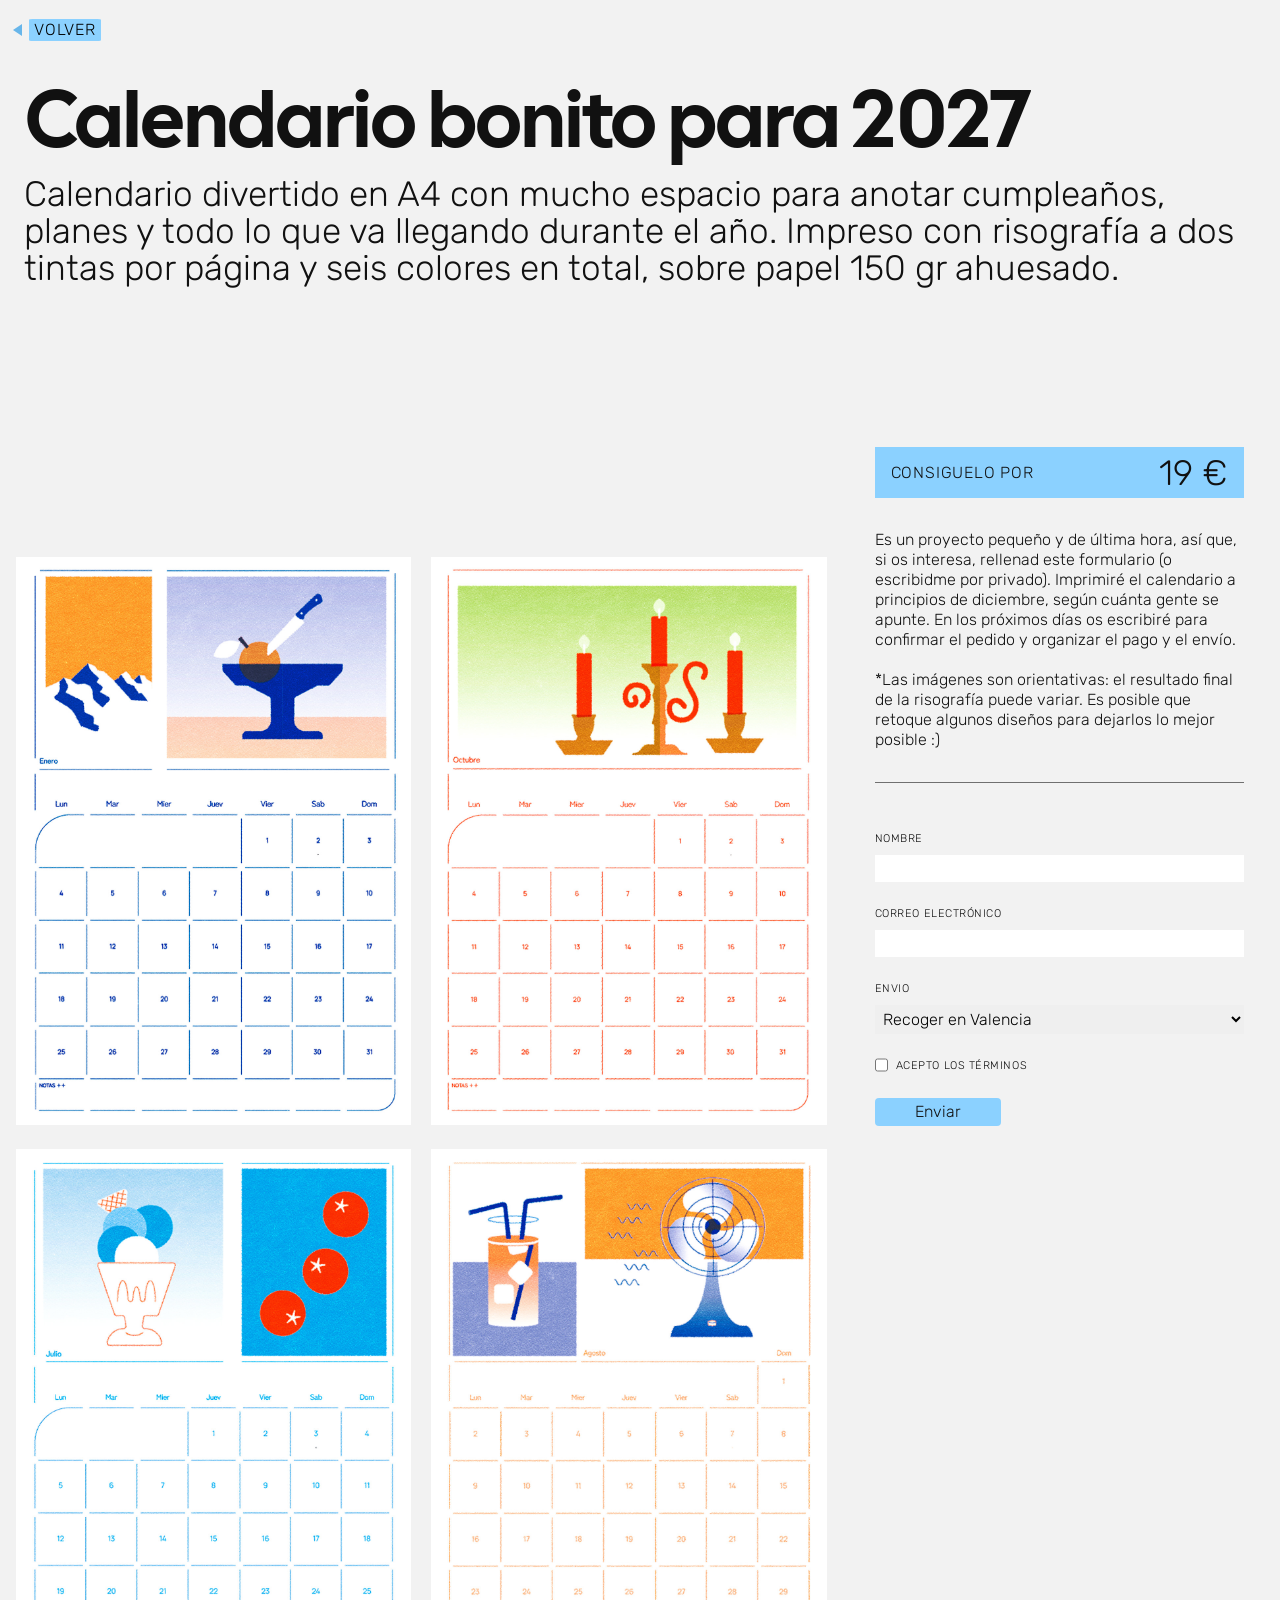
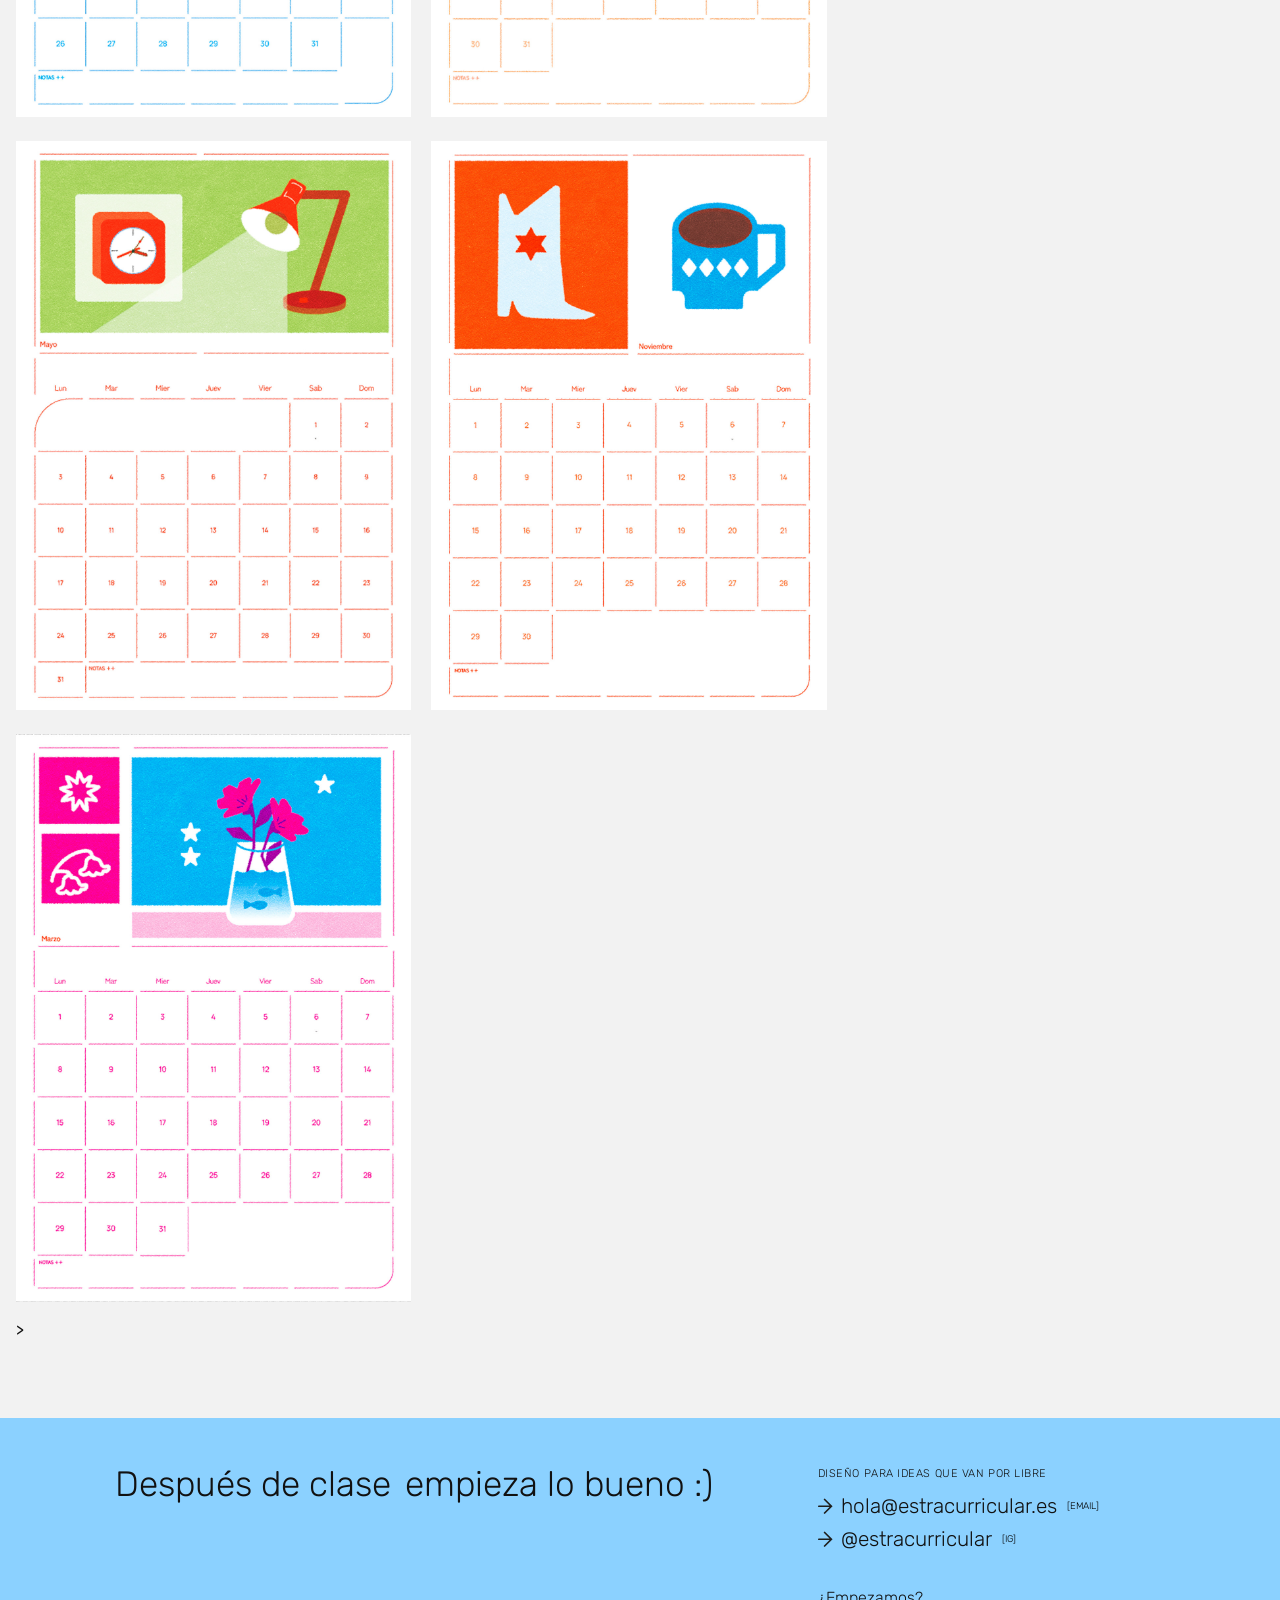
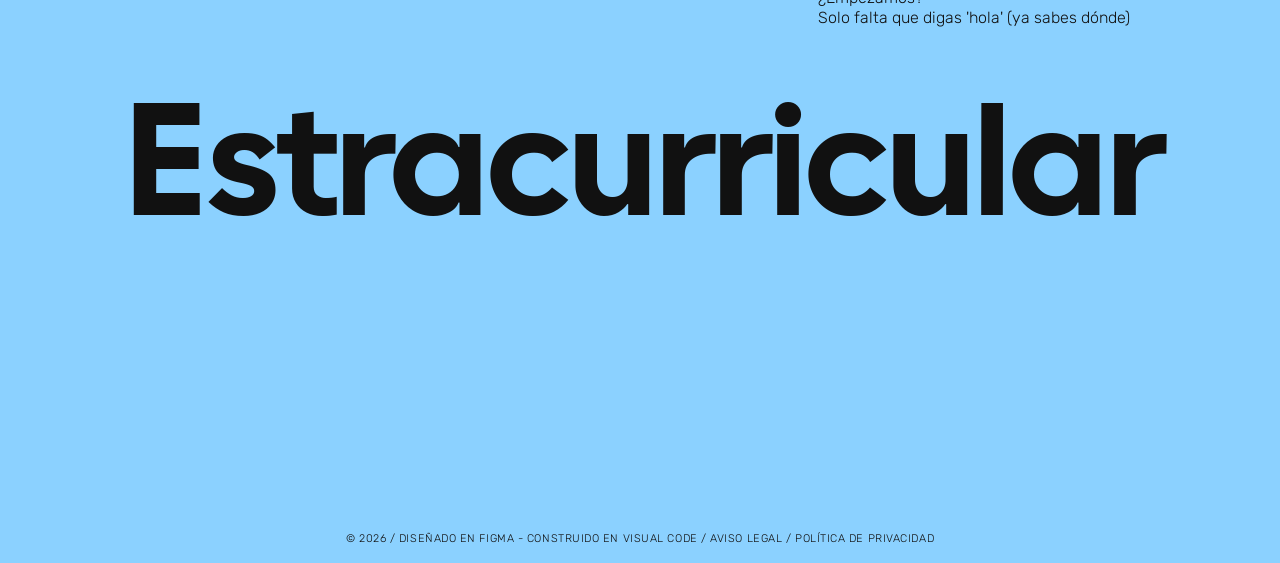
==== calendario2027.html @ 7c394889 "fix" ====
<!DOCTYPE html>
<html lang="es">
<head>
    <meta charset="UTF-8">
    <meta name="viewport" content="width=device-width, initial-scale=1.0">

    <title>Estracurricular Design</title>

    <link rel="icon" type="image/svg+xml" href="./assets/img/favicon.svg" />


    <!-- Google Fonts -->
    <link rel="preconnect" href="https://fonts.googleapis.com">
	  <link rel="preconnect" href="https://fonts.gstatic.com" crossorigin>
	  <link href="https://fonts.googleapis.com/css2?family=Rubik:ital,wght@0,300..900;1,300..900&display=swap" rel="stylesheet">
  	

    <link rel="stylesheet" href="css/style.css">
    <link rel="stylesheet" href="css/typography.css">
</head>

<body>
<aside class="botonback">
    <button onclick="history.back()"><span class="arrow"></span> <p class="text-heading-3">Volver</p></button>
</aside>
    <main>
    <div class="projectPage">
    
                <div class="bloqueTitulo">
                    <h1 class="text-display">Calendario bonito para 2027</h1>
                    <h2 class="text-heading-1">Calendario divertido en A4 con mucho espacio para anotar cumpleaños, planes y todo lo que va llegando durante el año. Impreso con risografía a dos tintas por página y seis colores en total, sobre papel 150 gr ahuesado.</h2>
                </div >
       
        <section class="bloque">

            <div class="bloquePhotos">
                <div class="images-row">
                <img src="./assets/img/calendario/Enero.jpg" alt="Imagen del calendario" />
                <img src="./assets/img/calendario/Octubre.jpg" alt="Imagen del calendario" />
                </div>
                <div class="images-row">
                <img src="./assets/img/calendario/Julio.jpg" alt="Imagen del calendario" />
                <img src="./assets/img/calendario/Agosto.jpg" alt="Imagen del calendario" />
                </div>
                <div class="images-row">
                <img src="./assets/img/calendario/Mayo.jpg" alt="Imagen del calendario" />
                <img src="./assets/img/calendario/Noviembre.jpg" alt="Imagen del calendario" />
                </div>
                <div class="images-row">
                <img src="./assets/img/calendario/Marzo.jpg" alt="Imagen del calendario" />
                <div></div>>
                </div>
            
            
            
            </div>
            
            <div class="projectPage-info" >

                <button class="botonVerMas" id="toggleInfo">
                <svg width="15" viewBox="0 0 22 23" fill="none" xmlns="http://www.w3.org/2000/svg"><g transform="rotate(-135 11 11.5)"> <path d="M1.25003 11.1222L19.4514 11.1358M9.70215 1.25L19.6016 11.1495L9.70215 21.049"stroke="#1E1E1C"stroke-width="2"stroke-miterlimit="10"stroke-linecap="round"/></g></svg>                  
                <p class="text-heading-3" style="color: black;">VER INFO</p>
                </button>

                <div class="bloqueTexto" id="infoPanel" style="height: 100vh; overflow-x: auto; padding-bottom: 40px;">
                    
                        
                        <div class="precio">
                            <p class="text-heading-3">Consiguelo por</p>
                            <p class="text-heading-1">19 €</p>
                        </div>
                            <p class="text-body">Es un proyecto pequeño y de última hora, así que, si os interesa, rellenad este formulario (o escribidme por privado). Imprimiré el calendario a principios de diciembre, según cuánta gente se apunte. En los próximos días os escribiré para confirmar el pedido y organizar el pago y el envío.

                            <br><br>*Las imágenes son orientativas: el resultado final de la risografía puede variar. Es posible que retoque algunos diseños para dejarlos lo mejor posible :)
                           
                            </p>
                    
                    

                    <div class="linea" style="margin-block: 32px"></div>


                    <form action="https://formsubmit.co/hola@estracurricular.es" method="POST" class="formulario">
                    <label for="nombre" class="text-label ">Nombre</label>
                    <input id="nombre" name="nombre" type="text" required />

                    <label for="correo" class="text-label ">Correo electrónico</label>
                    <input id="correo" name="correo" type="email" required />

                    <label for="pais" class="text-label">Envio</label>
                    <select id="pais" name="Recogida">
                        <option value="Valencia" class="text-body">Recoger en Valencia</option>
                        <option value="Murcia" class="text-body">Recoger en Murcia</option>
                        <option value="Correos" class="text-body">Envio por Correos (Precio por ver)</option>
                    </select>

                    <label class="text-label boton">
                        <input  type="checkbox" name="acepta" style=" transform: translateY(-1px);" required />
                        Acepto los términos
                    </label>
                      <input type="hidden" name="_next" value="https://estracurricular.es/gracias.html">
                    <button type="submit">Enviar</button>
                    </form>
                    
                </div>
            </div>
        </section>


        </div>
    </main>

<!-- START: Footer -->
<footer>
<section class="textoFooter">
<!-- Bloque 1 -->
  <span>
  <span class="claim"><h2 class="text-heading-1">Después de clase</h2></span>
  <span class="claim"><h2 class="text-heading-1 sticker">empieza lo bueno :)</h2></span>
  </span>
<!-- Bloque 3 -->
  <div>
    <h4 class="text-label">Diseño para ideas que van por libre</h4>
    <span>
      <svg width="15" viewBox="0 0 22 23" fill="none" xmlns="http://www.w3.org/2000/svg"><path d="M1.25003 11.1222L19.4514 11.1358M9.70215 1.25L19.6016 11.1495L9.70215 21.049" stroke="#1E1E1C" stroke-width="2.5" stroke-miterlimit="10" stroke-linecap="round"/></svg>
      hola@estracurricular.es<mark>[EMAIL]</mark>
    </span>
    <span>
      <svg width="15" viewBox="0 0 22 23" fill="none" xmlns="http://www.w3.org/2000/svg"><path d="M1.25003 11.1222L19.4514 11.1358M9.70215 1.25L19.6016 11.1495L9.70215 21.049" stroke="#1E1E1C" stroke-width="2.5" stroke-miterlimit="10" stroke-linecap="round"/></svg>
      @estracurricular <mark>[IG]</mark>
    </span>
    
    <p class="text-body" style="margin-top: 24px;">¿Empezamos?<br> Solo falta que digas 'hola' (ya sabes dónde)</p>
  </div>
</section>
<!-- Bloque NOMBRE -->
<section class="logoFooter">
  <span>Estracurricular</span>
</section>
  <p class="text-label" style=" text-align: center;">© 2026  / Diseñado en Figma - Construido en Visual Code / Aviso legal / Política de Privacidad</p>

</footer>
 <!-- END: Footer -->
  
 
<script src="./js/accordion.js"></script>
<script src="./js/data-project.js"></script>
<script src="./js/page-projects.js"></script>



</body>

</html>
---- css/style.css ----
:root {
    --azulClaro: #8BD1FF;
    --azulOcuro: #68b6ea;
    --verdeClaro: #9ADE9B;
    --verdeOscuro: #74c775;
    --grisFondo: #f2f2f2;
}


* {
    margin: 0;
    padding: 0;
    box-sizing: border-box;

    cursor: url("data:image/svg+xml,%3Csvg xmlns='http://www.w3.org/2000/svg' width='13' viewBox='0 0 9 12'%3E%3Cpath d='M9 0 L0 6 L9 12 Z' fill='%2368b6ea'/%3E%3C/svg%3E") 0 6, auto;
}

a, button, address {
    all: unset;
    width: fit-content;
    font-family: 'Rubik', sans-serif;
    text-decoration: none;
    cursor: url("data:image/svg+xml,%3Csvg xmlns='http://www.w3.org/2000/svg' height='13' viewBox='0 0 12 9'%3E%3Cpath d='M6 0 L12 9 L0 9 Z' fill='%2368b6ea'/%3E%3C/svg%3E") 6 0, auto;
}

.cursor {cursor: url("data:image/svg+xml,%3Csvg xmlns='http://www.w3.org/2000/svg' height='13' viewBox='0 0 12 9'%3E%3Cpath d='M6 0 L12 9 L0 9 Z' fill='%2368b6ea'/%3E%3C/svg%3E") 6 0, auto;}


.tag {
padding: 1px 4px 0px 4px;
border-radius: 5px;
color: #111;
width: fit-content;

display: flex;
align-items: center;
gap: 6px;
}

.tag:hover{
background-color: white;
}

html,
body {
    width: 100vw;
    max-width: 100vw;
    min-height: 100%;
    background: #f2f2f2;
    overflow-x: none;
}

header, main, .textoFooter {max-width: 1500px; margin: auto;}

summary {cursor: pointer;}
summary.menu::marker {color: var(--verdeOscuro)}
summary.menu:hover {color: var(--verdeOscuro) }
summary.studio::marker { color: var(--azulOcuro) }
summary.studio:hover{ color: var(--azulOcuro) }

.marker { background: var(--verdeClaro);

    -webkit-box-decoration-break: clone;
    box-decoration-break: clone;
}

mark {background-color: white; padding: 0.5px 2px ;}

.arrow {
    display: inline-block;
    width: 0;
    height: 0;
    border-top: 6px solid transparent;
    border-bottom: 6px solid transparent;
    border-right: 9px solid currentColor;
}

.linea {
    width: 100%;
    border-bottom: 1px solid #2121219e ;
  }

  .fila{ display: flex; flex-direction: row; gap: 8px;}


/* 1. Header
   ========================================================================== */

.header {
  width: 100%;
  display: grid;
  grid-template-columns: repeat(3, 1fr);
  padding: 16px;

  & .header__logo { 
    display: flex;
    flex-direction: row;
    align-content: center;
    gap: 4px;
    & p {
      font-family: "Cal Sans", sans-serif;
      font-weight: 200;
      font-style: normal;
      font-size: 1.14rem;
      line-height: 100%;
      text-transform: inherit;
      letter-spacing: 0.02em;
    
    }
  }
}

 .aside_menu {
  z-index: 40;
  position: absolute;
  display: flex;
  flex-direction: column;
  width: calc(100% - 32px);
  height: fit-content;
  margin-top: 16px;
  background-color: var(--verdeClaro);

  & .bloque__titulo {
    width: 100%;
    display: grid;
    grid-template-columns: 2fr 1fr;
    margin-block: 80px 100px;
    align-items: center;
    gap: 16px;

    & .margen {padding-left: 80px}

    & h3 { 
      font-size: 4.2rem;
      max-width: 850px;
      letter-spacing: -0.04em;
      padding-bottom: 6px;
      }

    & .text-body {
      text-transform:none; 
      letter-spacing: 0px;
    }
  }
  & .bloque__texto {
  display: flex;
  flex-direction: column;
  gap: 12px;
  padding-right: 80px
  }
  & img {
    position: absolute;
    width: 200px;
    top: 28%;
    right: 42%;
    transform: scaleX(-1);
  }
  
  & .bloque__contacto {
    width: 100%;
    display: flex;
    flex-direction: column;
    gap: 16px;
    margin-top: 4px;

    & .bloque__contacto_sub { 
    display: flex;
    flex-direction: column;
    gap: 4px;
      & .bloque__boton { 
        width: fit-content; 
        border-radius: 5px;
        padding: 4px 5px 4px 5px; 
      }
      & .bloque__boton:hover{background-color: white;}
      & address, a {font-style: normal; text-decoration: none;  }
      & svg {transform: translateY(2px);}
    }
  }
 }

 #mensaje-copiado {
    position: fixed;
    bottom: 30px;
    left: 50%;
    transform: translateX(-50%) translateY(10px);
    background: var(--azulClaro);
    color: black;
    padding: 10px 16px;
    border-radius: 25px;
    opacity: 0;
    pointer-events: none;
    transition: opacity 0.2s, transform 0.2s;
    z-index: 9999;
}

#mensaje-copiado.visible {
    opacity: 1;
    transform: translateX(-50%) translateY(0);
}

.aside_infoSobreMi {
  z-index: 50;
  position: absolute;
  display: flex;
  flex-direction: column;
  margin-top: 16px;
  width: auto;
  min-width: 0;
  margin-right: 16px;
  padding: 16px;
  background-color: var(--azulClaro);

  & .caminos {
    position: absolute;
    top: 16px;
    left: -950px;
  }


    & .espacioTitulo {
    margin-top:48px;
    margin-bottom: 16px;
    }

    & button {
      height: 12px;
    }
    & .linea {
      margin-block: 12px;
      width: 100%;
      border-bottom: 1px solid #38547B;
    }
    & ul {
      display: flex;
      flex-direction: row;
      flex-wrap: wrap;
      list-style: none;
      gap: 16px;
      padding-block: 16px;
        & li {
          line-height: 100%; height: fit-content;
          padding:4px 6px 3px 6px;
          background-color: white;
          border-radius: 5px;
        }
    }
    & .cont__img {
      width: 100%; 
      display: flex; 
      justify-content: center; 
      padding-block: 48px;
      & img {width: 100px}
    }
    & .contacto {
      padding-block: 8px;
      display: flex;
      flex-direction: column;
      gap:0;
        & .contacto_sub {
          display: flex; flex-direction: row; justify-content: space-between;
          height: fit-content;
        }
    }
  }

  @keyframes sacudir {
  0%, 100% {
        transform: translateX(0);
    }
    20%, 60% {
        transform: translateX(-10px);
    }
    40%, 80% {
        transform: translateX(10px);
    }
}

#telefono.shake {
    animation: sacudir 0.3s ease-in-out;
}

/*   Acordeon  */

.accordion-header {
  width: 100%;
  background: none;
  border: none;
  outline: none;
  display: flex;
  justify-content: space-between;
  align-items: center;
  font-size: 1.05rem;
  font-weight: 500;
  text-align: left;
}


.accordion-content {
  display: flex;
  flex-direction: column;
  margin-bottom: 0px;
  max-height: 0;
  overflow: hidden;
  transition: max-height 0.4s cubic-bezier(0.16, 1, 0.3, 1); 
}

.plus, .icon {transition: transform 0.3s ease;}
.accordion-item.active .plus {transform: rotate(45deg);}
.accordion-item.active .icon {transform: rotate(90deg);}

/* ANIMACION TAG*/

.trail {
  position: absolute;
  top: 0;
  left: 0;
  width: 100%;
  height: 100%;
  pointer-events: none;
}

.trail-tag {

  position: absolute;
  z-index: 70;
  padding: 1px 5px;
  background-color: #ffffff;
  color: #000000;
  border-radius: 5px;
  white-space: nowrap;
  transform: translate(-50%, -50%);
  animation: holdAndFadeQuickly 1s ease-in forwards;
}

.signature-text {
  text-decoration: underline;
  text-align: center;
  text-underline-offset: 4px;
}

@keyframes holdAndFadeQuickly {
  0% {
    opacity: 1;
    transform: translate(-50%, -50%) scale(1);
  }

  65% {
    opacity: 1;
    transform: translate(-50%, -50%) scale(1);
  }

  100% {
    opacity: 0;
    transform: translate(-50%, -100%) scale(0.8);
  }
}

/* // TABLET / MOVIL // */

@media (max-width: 1000px) {

      .header {
        grid-template-columns: repeat(2, 1fr);
        & .header__logo { display: none;}
      }
    }

@media (max-width: 600px) {

    summary::marker { font-size: 1.5rem }

    .header {
    grid-template-columns: repeat(3, 1fr);
    height: 28px;
      & .header__logo { 
        display: block;
        margin: auto;
        & p {display: none}
      }
      & .studio {text-align: right;}
    }

    .aside_menu {
    width: auto;
    left:16px;
    right: 16px;
    padding: 24px;

      & .bloque__titulo {
        display: flex;
        flex-direction: column;
        width: 100%;
        margin-block: 16px 16px;
        margin-left: 0px;
        gap: 24px;

        & .margen {padding-left: 0px }
        
      }
      & img { 
        width: 165px; 
        top: 20%; 
        left: 50%;
         transform: translateX(-50%);
      }
      & .bloque__texto{padding-right: 0px}
      & .bloque__contacto {
        display: flex;
        flex-direction: column;
        padding-block: 8px 8px; gap: 24px;
      }
    }

    .aside_infoSobreMi {
      width: auto; 
      left:16px; 
      padding: 24px;

          & .contacto {gap:4px;}
          & h6 {text-decoration: none;}

          

    }
}

/* 2. Proyectos
   ========================================================================== */

.portfolio {
    width: 100%;
    padding-top: 47vh;
}

.project__info {
    position: fixed;
    top: 50vh; 
    z-index: 20;
    width: 100%;
    height: 16px;
    padding-inline: 16px;
    display: grid;
    grid-template-columns: 1fr 1fr 1fr;
    gap: 8px;
    align-items: start;
}

/* Reticula */

.projects {
  width: 100%;
  display: grid;
  grid-template-columns: repeat(3, minmax(0, 1fr));
  gap: 8px;
  padding-inline: 16px;
  padding-bottom: 64px;
  
  & .project {
    position: relative;
    width: 100%;
    height: 500px;
    background: #dddddd;

    & .project__texto {
        position: absolute;
        inset: 0;
        display: flex;
        flex-direction: column;
        justify-content:space-between;
        padding: 16px;
        &:hover { 
          p, h5 {display: flex}
          cursor: url("data:image/svg+xml,%3Csvg xmlns='http://www.w3.org/2000/svg' width='14' viewBox='0 0 9 12'%3E%3Cpath d='M0 0 L9 6 L0 12 Z' fill='%2374c775'/%3E%3C/svg%3E") 9 6, auto;

      }
        & p {display: none; gap: 8px; line-height: 100%; height: fit-content;}
        & span {display: flex; background-color: white; padding:3px 5px; border-radius: 5px;}
        & h5 {display: none; width: fit-content; background-color: #9ADE9B;}
    }
    & .project__visual {
        width: 100%; height: 100%;
        display: flex;
        align-items: center;
        justify-content: center;
        overflow: hidden;
        & .hover-sequence {
          height: 100%;
          width: auto;
          object-fit: contain;
        }
     }
  }
 }

/* // TABLET / MOVIL // */

@media (max-width: 1000px) {

      .projects { grid-template-columns: repeat(2, minmax(0, 1fr));}
      .portfolio__intro {height: 300px;}
      .project__visual { height: 600px; padding-top: 180px; }
      .project__visual img { width: 65%; }
}

@media (max-width: 600px) {

      .project__info { top:48vh }
      .portfolio__intro { height: 40vh }
      #project-counter {text-align: center}
      #project-year {text-align: right;}

      .projects {
            width: 100%;
            max-width: 100%;
            height: fit-content;
            display: flex;
            flex-direction: column;
            gap: 8px;
            padding-inline: 16px;
            & .project {
              & .project__texto {
                & p, h5 {display: flex}}  
              }
            & .project__visual {
              padding: 0;
              & .hover-sequence, video {
                width: 100%;
                height: 500px;
                object-fit: cover;
                }
              }
             }
}

   

 
/* XX. Pagina de Proyecto
   ========================================================================== */

.botonback {
    position:fixed;
    z-index: 99999;
    top: 20px; left:42px;
    background-color: transparent;
    & button {
      display: inline-flex;
      justify-content: center; 
      align-items: center;
      width: 30px;
      height: 20px;
      color:var(--azulOcuro);
      background-color: transparent;
      border: none;
      & p{
        color:black;
        margin-left: 7px;
        padding:3px 5px;
        border-radius: 5%;
        background-color: var(--azulClaro);}
    }
   }

.projectPage {

  & .bloqueTitulo {
  display: flex;
  flex-direction: column;
  gap:16px;
  height: fit-content;
  justify-content: center;
  padding: 80px 24px ;
  }

  & .bloque {
    position:relative;
    width: 100%;
    display: grid;
    gap: 32px;
    grid-template-columns: 2fr 1fr;
    padding-block: 40px 80px;
    padding-inline: 16px;

     & .bloquePhotos {
      margin-top: 150px;
      display: flex;
      flex-direction: column;
      gap: 24px;
      & img {object-fit: cover; width: 100%;}
      & .images-row {
        display: grid;
        grid-template-columns: 1fr 1fr; 
        gap: 20px; 
        width: 100%;
       & img {
          width: 100%;
          height: auto;
          object-fit: cover;
        }
      }
    }
  }
}

.projectPage-info {
position: sticky;
top: 2px;
align-self: start;
height: fit-content;
padding-inline: 16px;

& .botonVerMas {
display: none;
z-index: 600;
flex-direction: column;
align-items: center;
gap: 8px;
width: 80px;
padding-top: 24px;
height: 96vh;
background-color: var(--azulClaro);
& p {writing-mode: vertical-rl}
& svg{transition: transform 0.3s ease}
}

& .bloqueTags {
  display: flex;
  flex-direction: column;
  gap: 4px;
  padding-block: 24px;
  & .lineaTags {
    display: grid;
    grid-template-columns: 1fr 3fr;
  }
}

& .bloqueTexto {
  display: flex;
  flex-direction: column;
  padding-right: 4px;

  & .text-heading-3{
    line-height: 125%;
  }
  & .accordion-content {margin-bottom: 8px;}
  & .textoPrincipal{
    display: flex;
    flex-direction: column;
    gap: 16px;
    margin-top: 32px;
  }
}
}
.precio { 
  display: flex;
  flex-direction: row;
  justify-content: space-between;
  align-items: center;
  margin-top:40px ;
  margin-bottom: 32px;
  width: 100%;
  padding: 8px 16px 6px 16px;
  background-color: var(--azulClaro) ;
  & p {height: fit-content; }
  
  mark{
  font-size: 0.6rem;
  background-color: inherit;
}


}

.formulario {
  display: flex;
  flex-direction: column;
  gap: 8px;

  & label{margin-top: 16px}
  & input, select {
    border: none; 
    padding: 4px; 
    font-family: 'Rubik', sans-serif !important;
    font-weight: 200 !important; 
    font-size: 1rem;
  }
  & .boton {display: flex; gap: 8px}
  & button { 
    margin-top: 16px;
    font-weight: 200 !important; 
    font-size: 1rem;
    background-color: var(--azulClaro);
    padding-inline: 40px;
    padding-block: 6px ;
    border-radius: 4px;
  }

  & button:hover {background-color: white}
}



@media (max-width: 1080px){

.projectPage {
   & .bloqueTitulo { padding-bottom: 0}

   .bloque { 
    display: flex;
    flex-direction: row;

    .projectPage-info {
     display: flex;
     flex-direction: row;
     width: 80px;
      
      .botonVerMas{display: flex;}
      .bloqueTexto {
        position: absolute;
        top: -2px;
        right: 90px;
        width: 400px;
        height: 100vh;
        padding-inline: 40px;
        z-index: 500;
        background-color: var(--grisFondo);
        opacity: 0;
        visibility: hidden;
        transform: translateX(20px);
        
          transition: 
          opacity 0.3s ease,
          transform 0.3s ease,
          visibility 0.3s ease;
      }
      .bloqueTexto.active {
      opacity: 1;
      visibility: visible;
      transform: translateY(0);
      }
      #toggleInfo.active svg {
      transform: rotate(180deg);
      }

    }
}}}

@media (max-width: 600px) {

  .projectPage {

   & .bloqueTitulo { padding-bottom: 0}

   .bloque{
    display: flex;
    flex-direction: column;
    & .bloquePhotos {
      margin: 0;
      & .images-row {
        grid-template-columns: 1fr; 
      }
    }
    .projectPage-info {
      top: unset;
      bottom: 8px;
      flex-direction: column-reverse;
      width: 100%;
      align-items: end;
      justify-content: end;
      padding: 0;
      
      .botonVerMas { 
        height: 40px;
        width: 95%;
        flex-direction: row; 
        padding: 0;
        justify-content: center;
        border-radius:5px;
        margin: auto;
        & p {writing-mode: horizontal-tb}
      }
      .bloqueTexto {
        position: fixed;
        top: 0px;
        right: 0px;
        width: 100%;
        border: var(--grisFondo) 5px solid;
        height: 100vh;
        overflow-y: auto;
        transform: translateY(20px);
        padding-block: 40px;
        padding-inline:8px;

        & #project-year {text-align: left;}
        .accordion-header {margin-top: 4px;}
      }
    }
   } 

   #project-service{ 
    white-space: nowrap;
    overflow: hidden;
    text-overflow: ellipsis;
  }
  }

}


/* 3. Footer
   ========================================================================== */

footer {
  position: relative;
  z-index: 200;
  width: 100%;
  padding: 16px;
  padding-top: 48px;
  background-color: var(--azulClaro);
  & .text-label {white-space: wrap;}
  & a { font-weight: 200 }

  & .textoFooter {
    height: fit-content;
    display: grid;
    grid-template-columns: 2fr 1fr;
    gap: 8px;
    max-width: 1050px;

    & .claim {
      display: flex;
      flex-direction: column;
      height: 215px;
      margin-right: 6px;
    }
    & .sticker{
      display: inline-block;
      position:sticky;
      top: 25%;
    }

    & .espacioI {padding-right: 10vw;}

    & span {
      display: flex; 
      gap: 8px; 
      text-transform:inherit; 
      font-weight: 200;
      font-size: 1.3rem;
    }
   
    & div { 
      width: 100%;
      display: flex;
      flex-direction: column;
      gap: 16px;
    }
    & mark {
      font-size: 0.6rem;
      background-color: inherit;
    }
  }

  & .logoFooter{
    position: relative;
    height: 450px;

    & span {
      display: inline-block;
      width: 100%;
      position:sticky;
      top: 75%;
      font-family: "Cal Sans", sans-serif;
      font-weight: 600;
      font-style: normal;
      font-size: 10rem;
      text-align: center;
      line-height: 100%;
      letter-spacing: -0.05em;

    }
  }
}

/* // TABLET / MOVIL // */

@media (max-width: 1000px) {

footer {
  & .textoFooter {
    grid-template-columns: repeat(2, minmax(0, 1fr));
    gap: 16px;

    
    & .inside { display:none;}
  }
  & .logoFooter{
    & span {font-size: 14.5vw;}
  }
}
}

@media (max-width: 600px) {

footer {
  & .textoFooter {
    display: flex;
    flex-direction: column;
    gap: 8px;
    margin-bottom: 32px;
    & .bloq1 {text-align: left;}
    & h2 {margin: 0;}
    & h4 {margin-top: 32px;}
    & .inside { display:none;}
    & .aclarar {color: #58707b;}
    & .claim{ height: auto;}
  }
  & .logoFooter{
    & span {font-size: 12vw; top: 85%;}
  }
}
}
---- css/typography.css ----
/* Grosor Ligth (200) */
@font-face {
  font-family: 'Cal Sans';
  src: url('/assets/webfonts/CalSansText-Light.woff2') format('woff2');
  font-weight: 200; /* O 'normal' */
  font-style: normal;
 
}

/* Grosor Bold */
@font-face {
  font-family: 'Cal Sans';
  src: url('/assets/webfonts/CalSansText-Bold.woff2') format('woff2');
  font-weight: 600;
  font-style: normal;

}

html {
  font-family: 'Rubik', sans-serif;
  font-style: normal;
  font-optical-sizing: auto;
  color: #111;
  line-height: 100%;
  letter-spacing: 0;
}

.text-display {
  font-family: 'Cal Sans', sans-serif;
  font-size: 5rem;
  letter-spacing: -0.05em;
  line-height: 100%;
}

.text-heading-1 {
  font-size: 2.2rem;
  font-weight: 200;
  line-height: 105%;
  letter-spacing: 0;    
}
.text-heading-2 {
  font-weight: 200;
  font-size: 1.3rem;
  letter-spacing: 0.05em;
  text-transform: uppercase;
  line-height: 115%;
}

.text-heading-3{
  font-weight: 200;
  font-size: 1rem;
  letter-spacing: 0.05em;
  text-transform: uppercase;
}

.text-body {
  font-size: 1rem;
  font-weight: 200;
  line-height: 125%;
}

.text-body-sm {
  font-size: 0.875rem;
  font-weight: 200;
  line-height: 125%;
  color: #737373;
}

.text-caption {
  font-weight: 200;
  font-size: 0.6875rem;
  letter-spacing: 0.05em;
  text-transform: uppercase;
  }

.text-label {
  font-weight: 200;
  font-size: 0.6875rem;
  letter-spacing: 0.05em;
  text-transform: uppercase;
  white-space: nowrap;

  
}

q {
  font-weight: 200;
  font-size: 1.4rem;
  line-height: 115%;
}


  @media (max-width: 600px) {

    .text-display { font-size: 4.1rem; }
    .text-heading-1 {
    font-size: 1.7rem;
    hyphens: auto;
    overflow-wrap: break-word; }

    .text-label{
      line-height: 110%;
      -webkit-text-decoration: none;
      text-decoration: none;
    }

    .tag.rayas {font-size: 0.7rem;}

    .small-mobile{
       font-weight: 200;
       font-size: 0.85rem;
       letter-spacing: -0.01em;
       
    }
  }
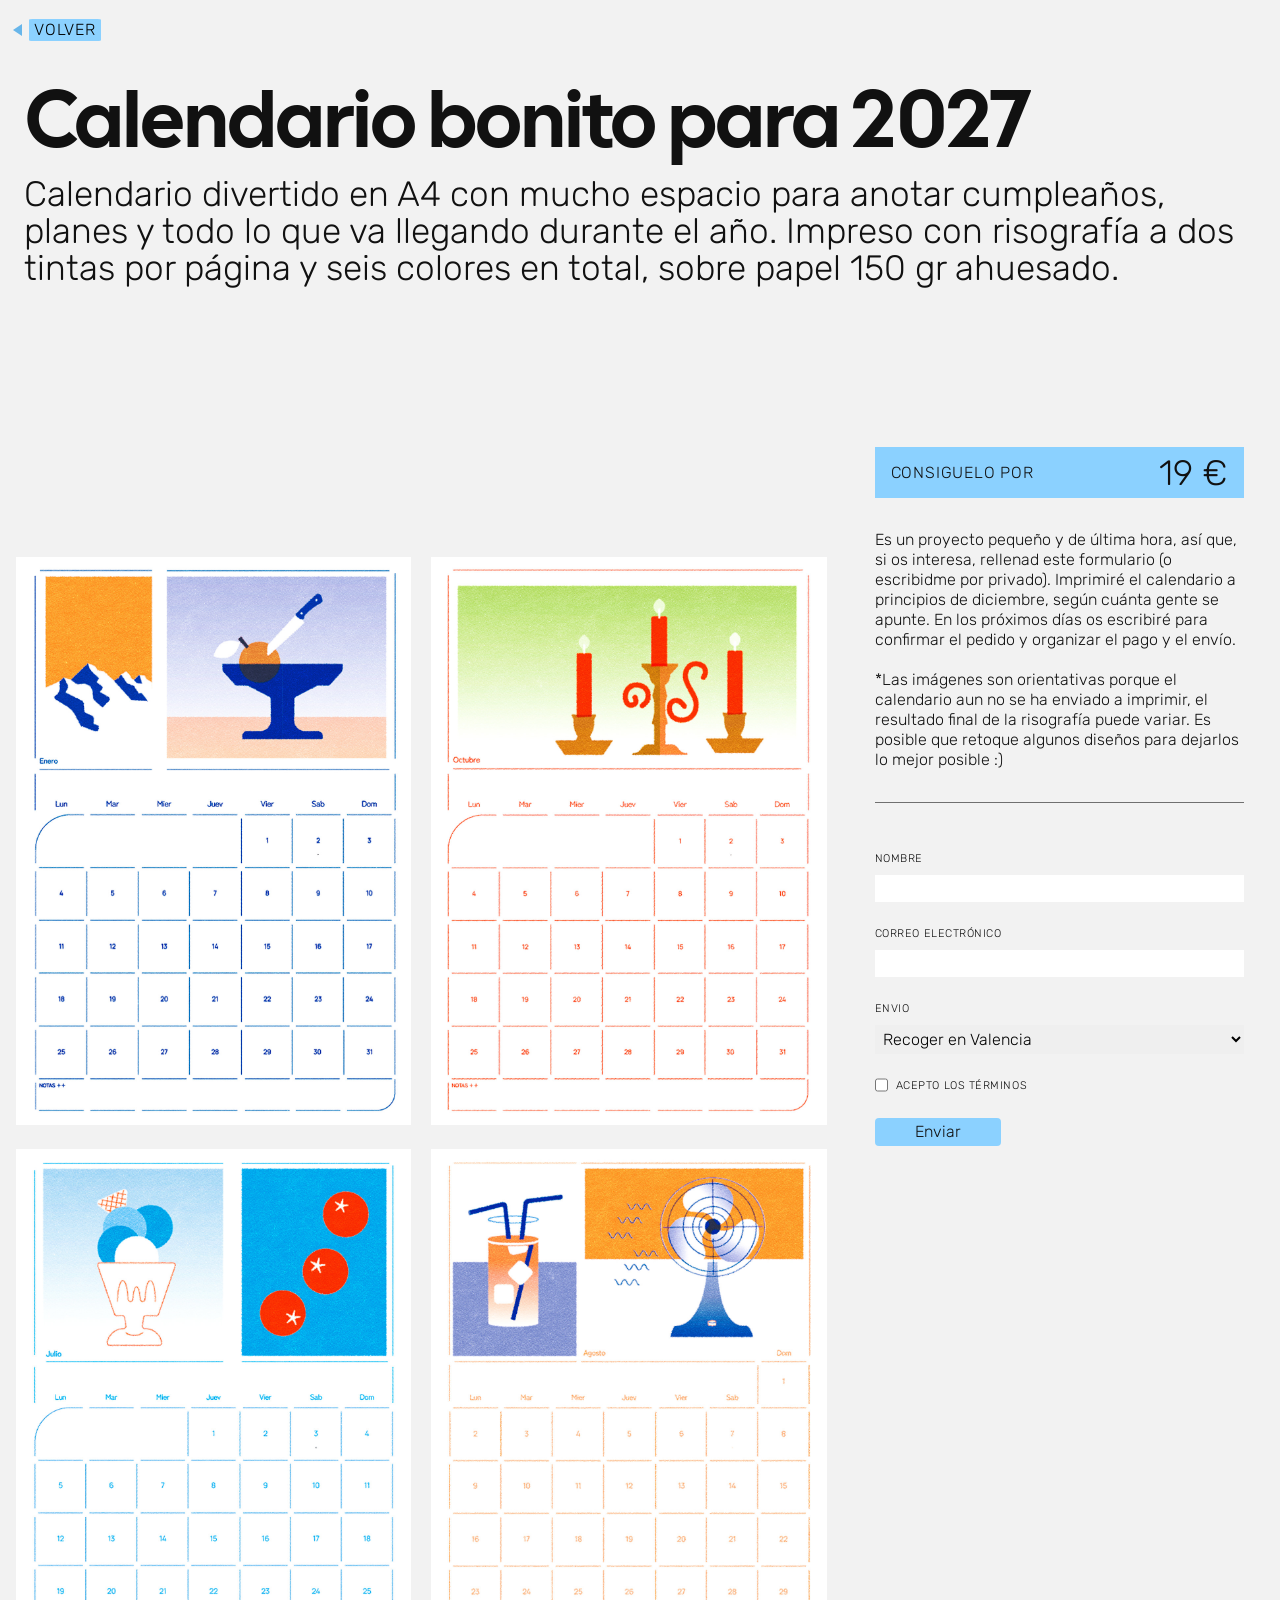
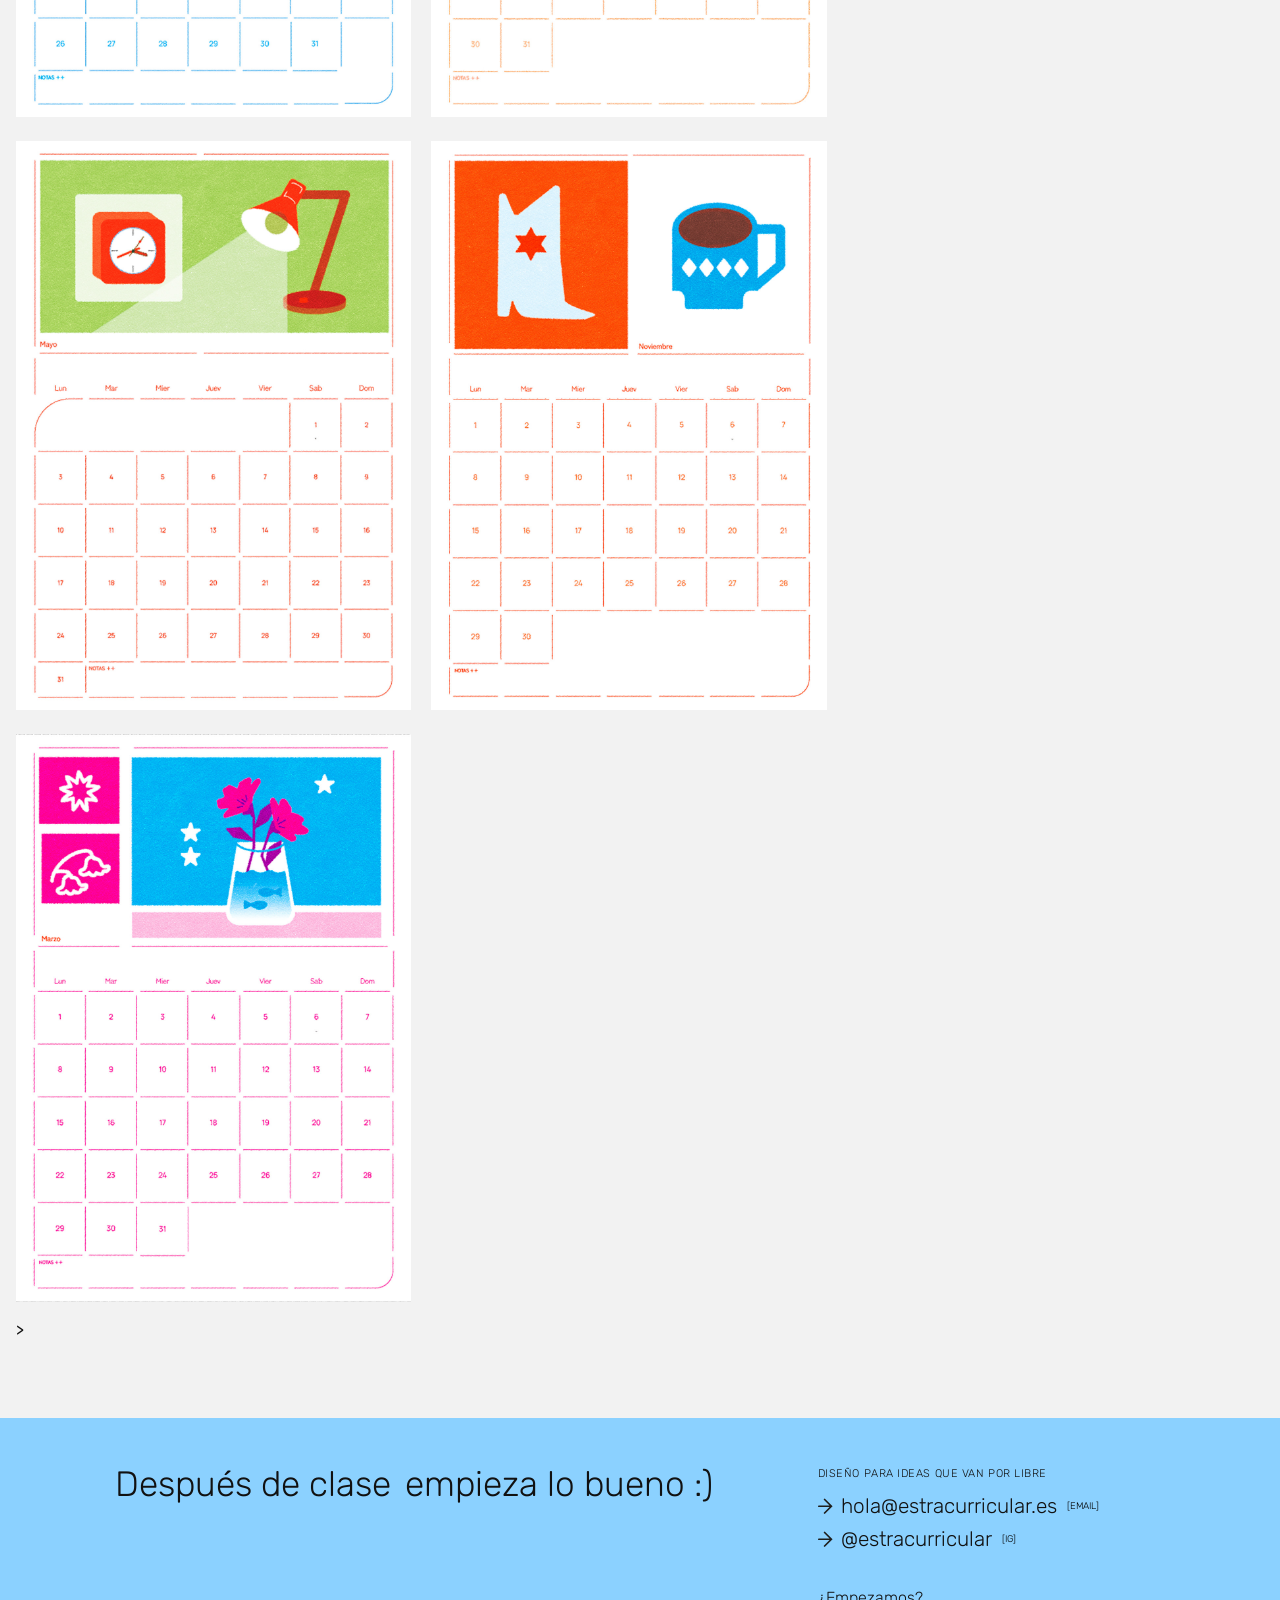
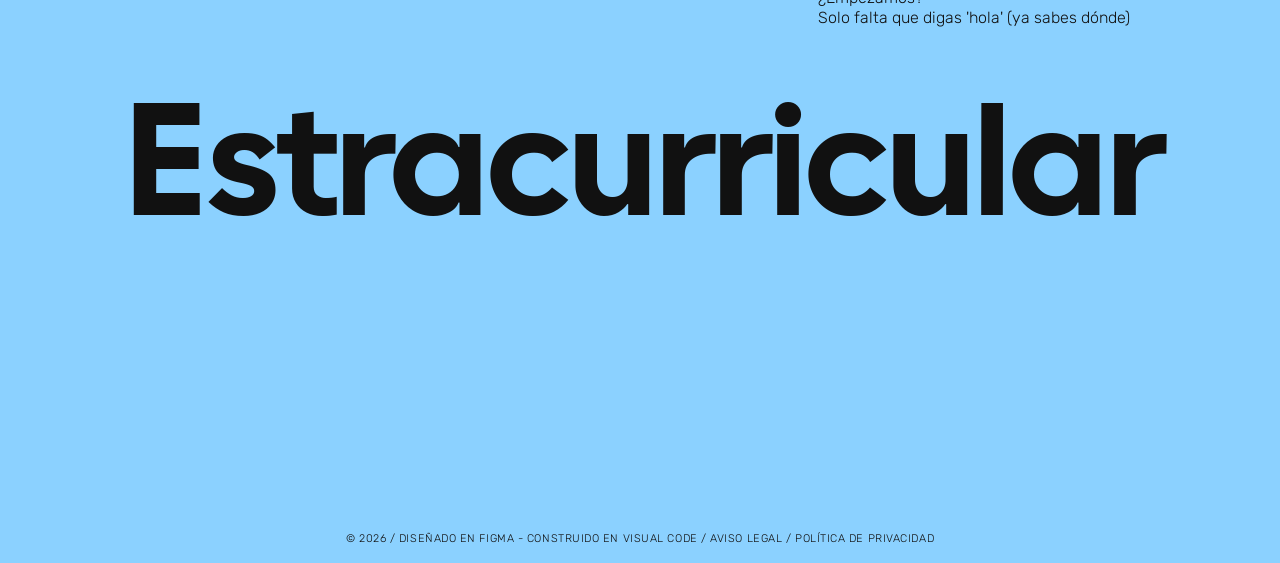
==== commit 7e1d4c96: "fix" ====
--- a/calendario2027.html
+++ b/calendario2027.html
@@ -71,7 +71,7 @@
                         </div>
                             <p class="text-body">Es un proyecto pequeño y de última hora, así que, si os interesa, rellenad este formulario (o escribidme por privado). Imprimiré el calendario a principios de diciembre, según cuánta gente se apunte. En los próximos días os escribiré para confirmar el pedido y organizar el pago y el envío.
 
-                            <br><br>*Las imágenes son orientativas: el resultado final de la risografía puede variar. Es posible que retoque algunos diseños para dejarlos lo mejor posible :)
+                            <br><br>*Las imágenes son orientativas porque el calendario aun no se ha enviado a imprimir, el resultado final de la risografía puede variar. Es posible que retoque algunos diseños para dejarlos lo mejor posible :)
                            
                             </p>
                     
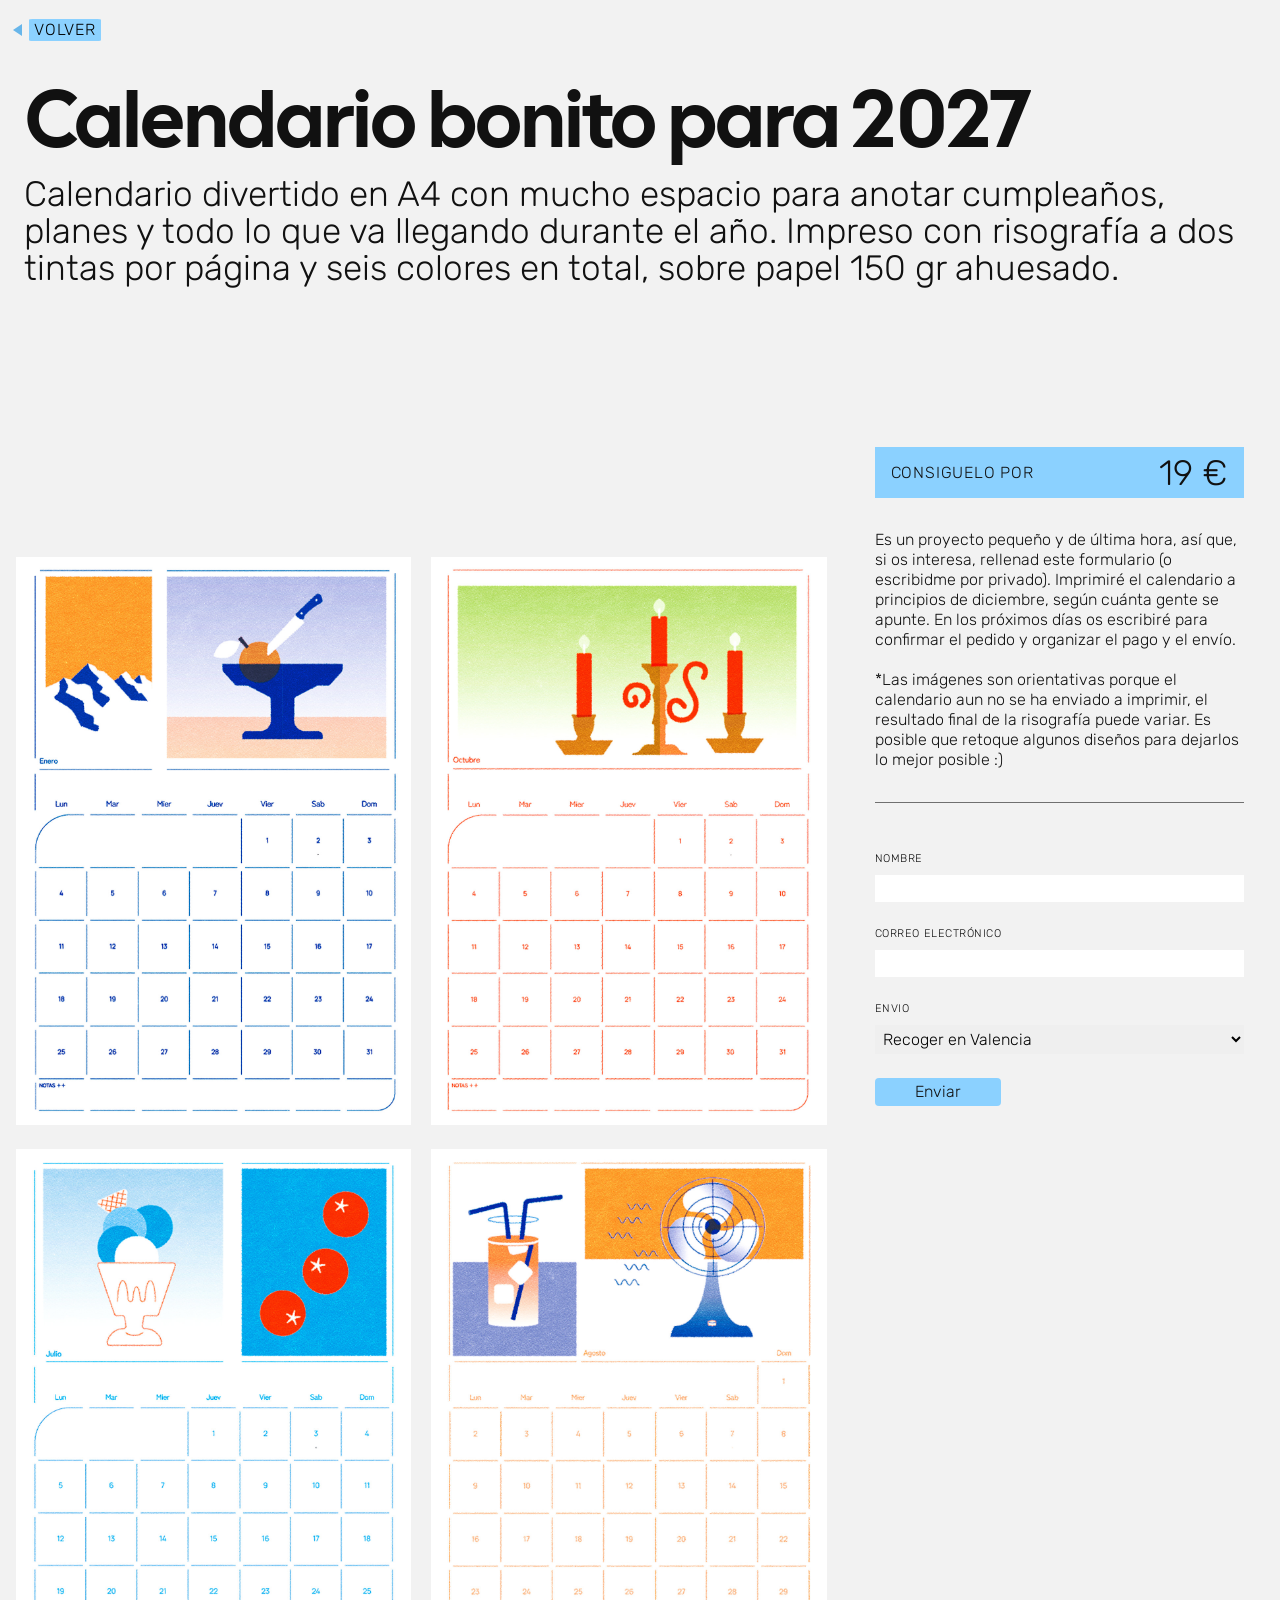
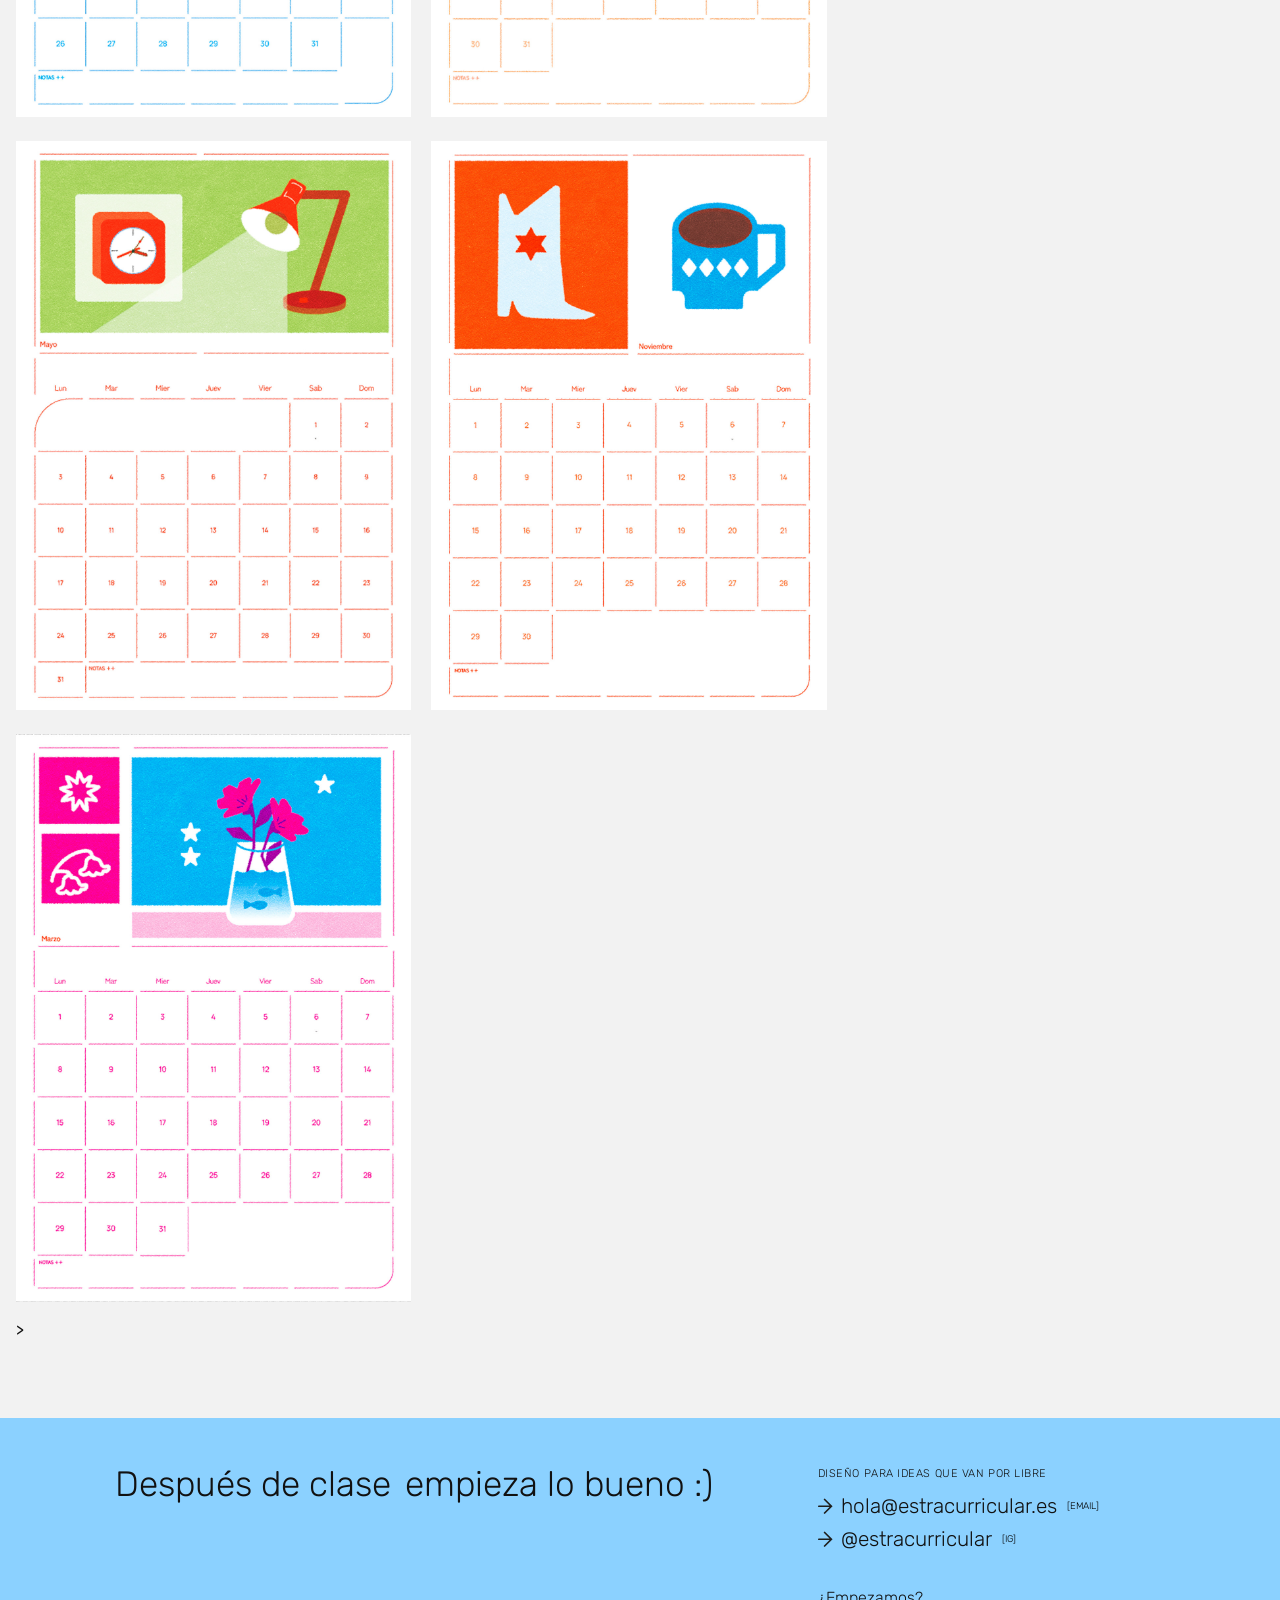
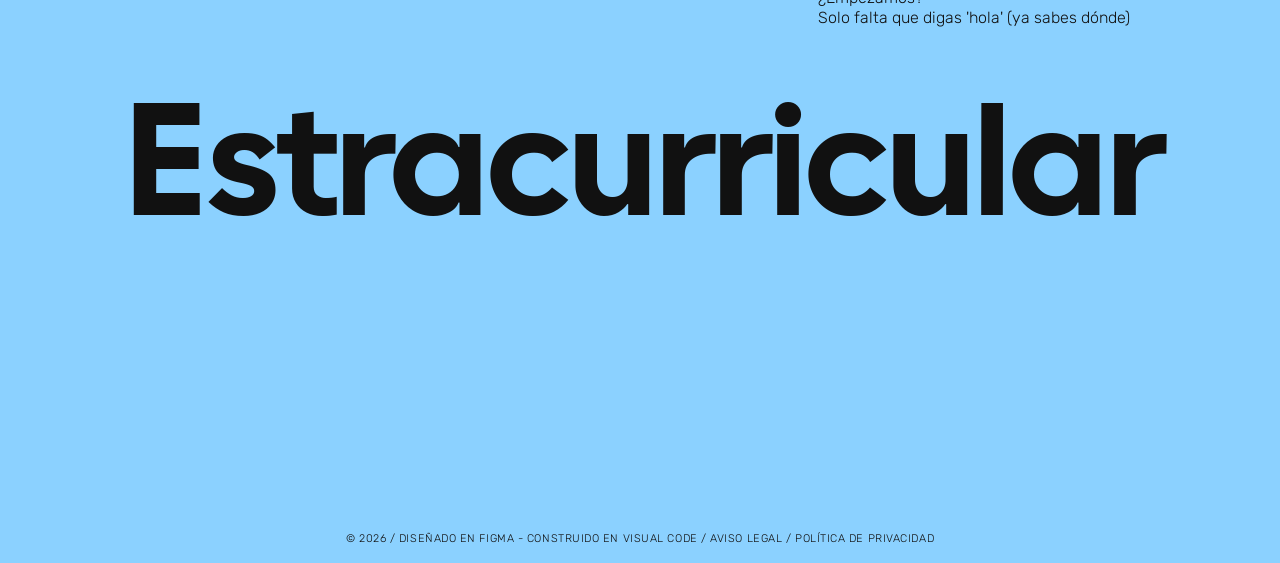
==== commit 41a244f8: "fix formulario" ====
--- a/calendario2027.html
+++ b/calendario2027.html
@@ -80,7 +80,7 @@
                     <div class="linea" style="margin-block: 32px"></div>
 
 
-                    <form action="https://formsubmit.co/hola@estracurricular.es" method="POST" class="formulario">
+                    <form id="reserva" action="https://formsubmit.co/4d8800e7512d9c7889bf5c413d35f6f7" method="POST" class="formulario">
                     <label for="nombre" class="text-label ">Nombre</label>
                     <input id="nombre" name="nombre" type="text" required />
 
@@ -94,13 +94,33 @@
                         <option value="Correos" class="text-body">Envio por Correos (Precio por ver)</option>
                     </select>
 
-                    <label class="text-label boton">
-                        <input  type="checkbox" name="acepta" style=" transform: translateY(-1px);" required />
-                        Acepto los términos
-                    </label>
+                      <input type="hidden" name="_captcha" value="false">
                       <input type="hidden" name="_next" value="https://estracurricular.es/gracias.html">
                     <button type="submit">Enviar</button>
                     </form>
+
+<script>
+document.getElementById('reserva').addEventListener('submit', (e) => {
+  e.preventDefault();
+  const form = e.target;
+  const btn = form.querySelector('button[type="submit"]');
+  btn.disabled = true;
+  btn.textContent = 'Enviando...';
+
+  const envio = fetch(form.action, {
+    method: 'POST',
+    body: new FormData(form),
+    headers: { 'Accept': 'application/json' },
+    keepalive: true
+  }).catch(() => {});
+
+  const espera = new Promise(r => setTimeout(r, 2000));
+
+  Promise.race([envio, espera]).then(() => {
+    window.location.href = 'https://estracurricular.es/gracias.html';
+  });
+});
+</script>
                     
                 </div>
             </div>
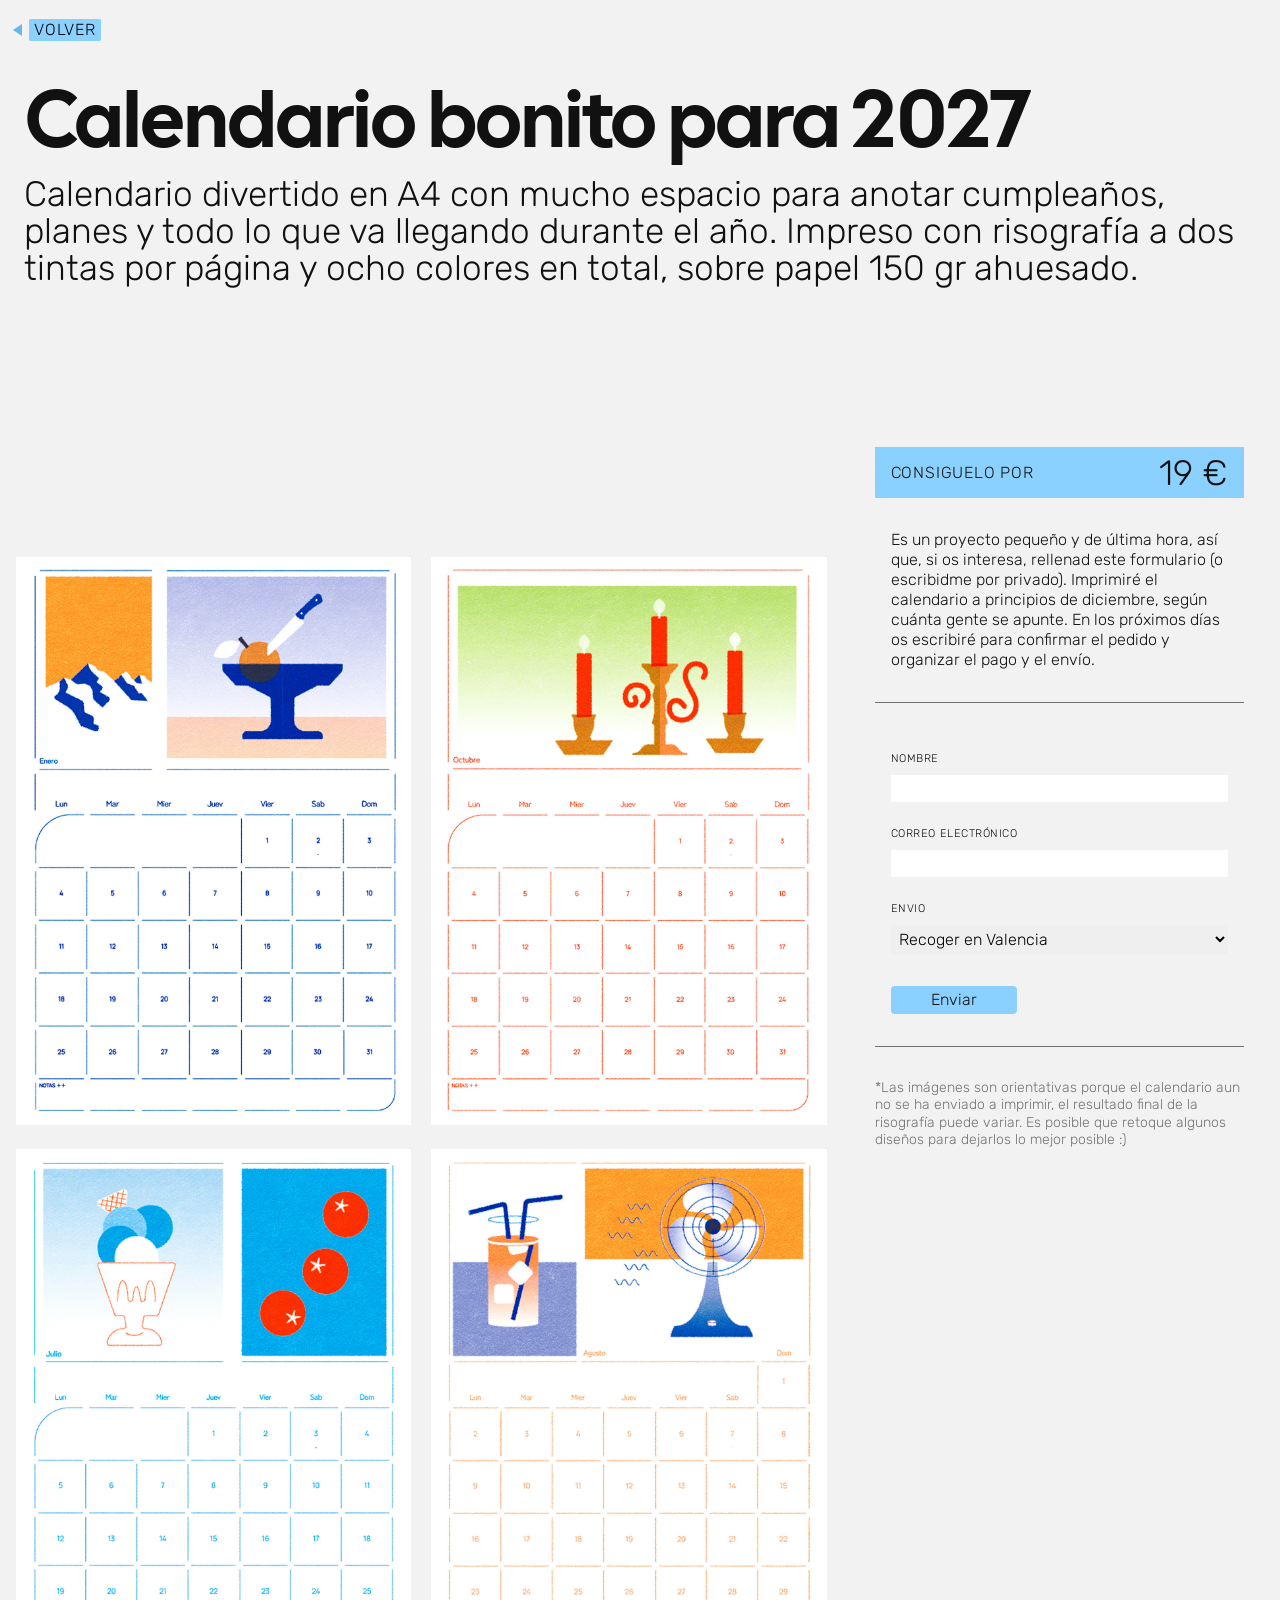
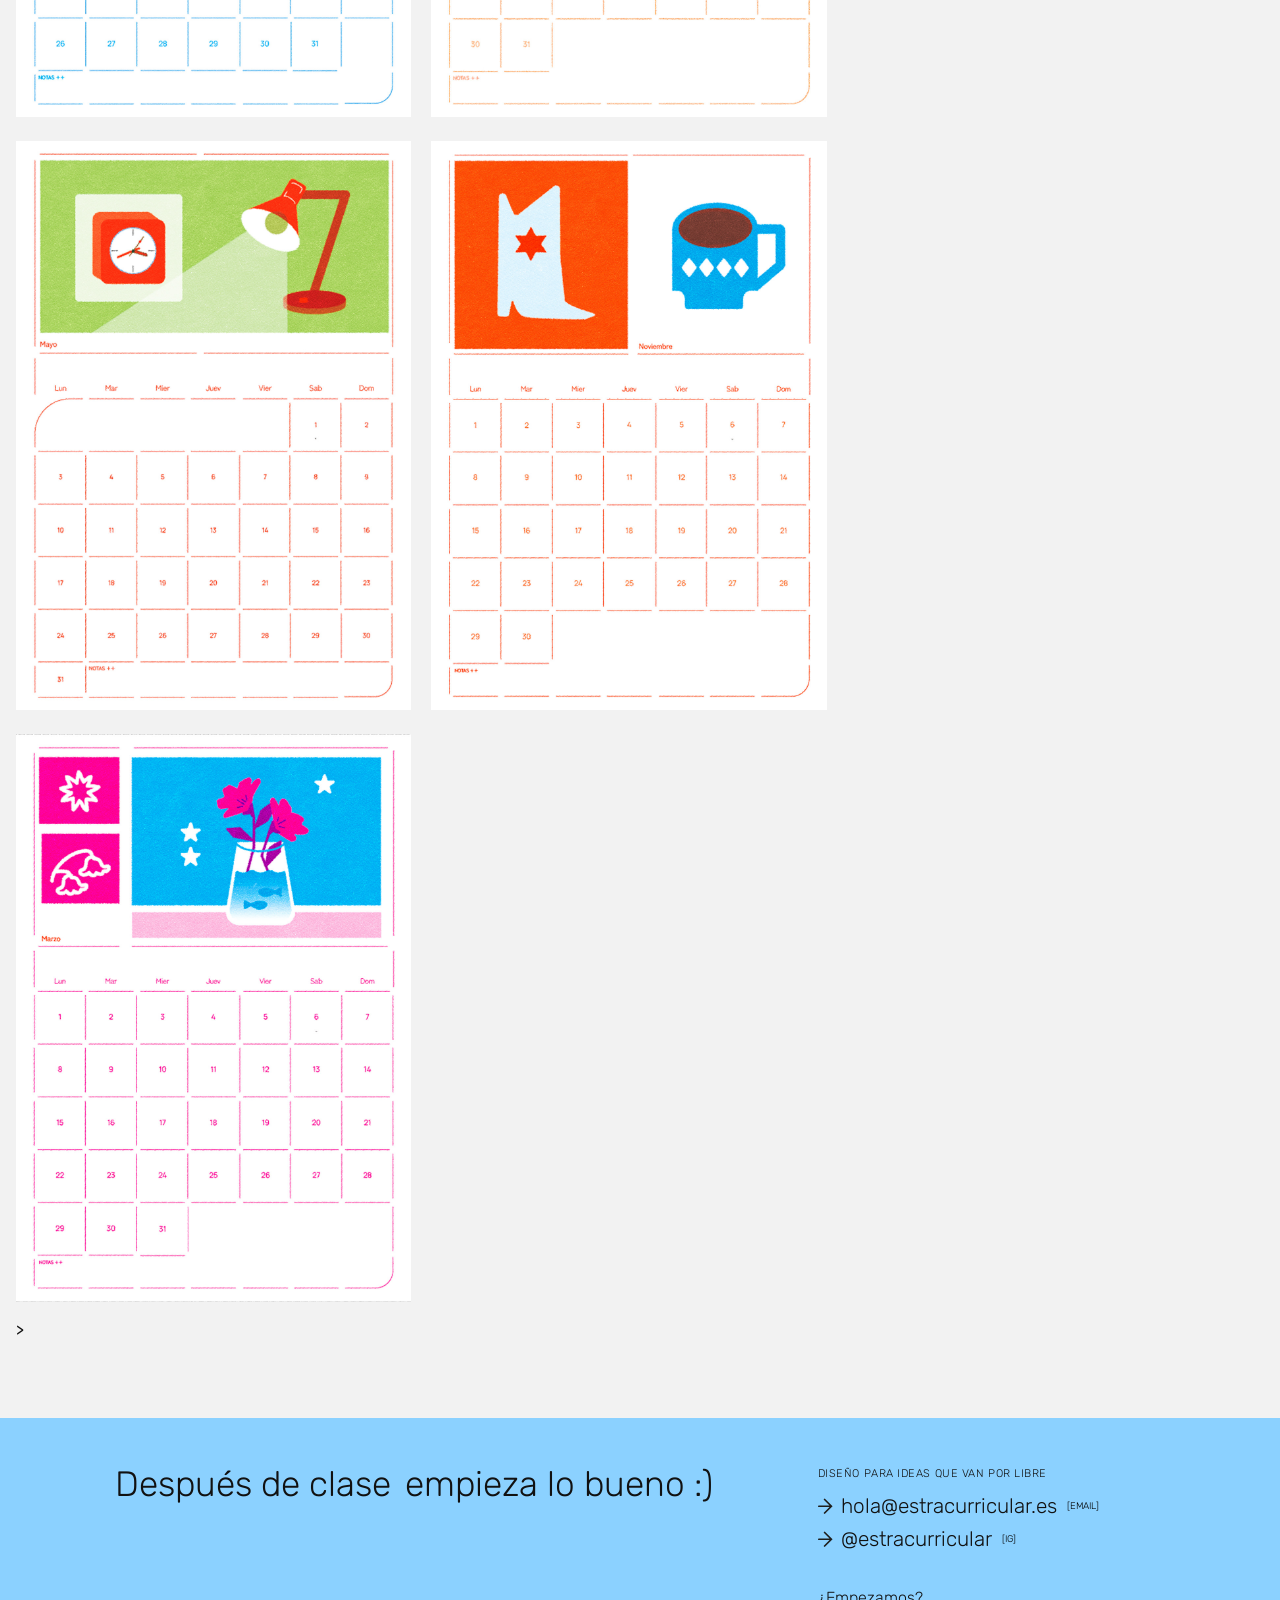
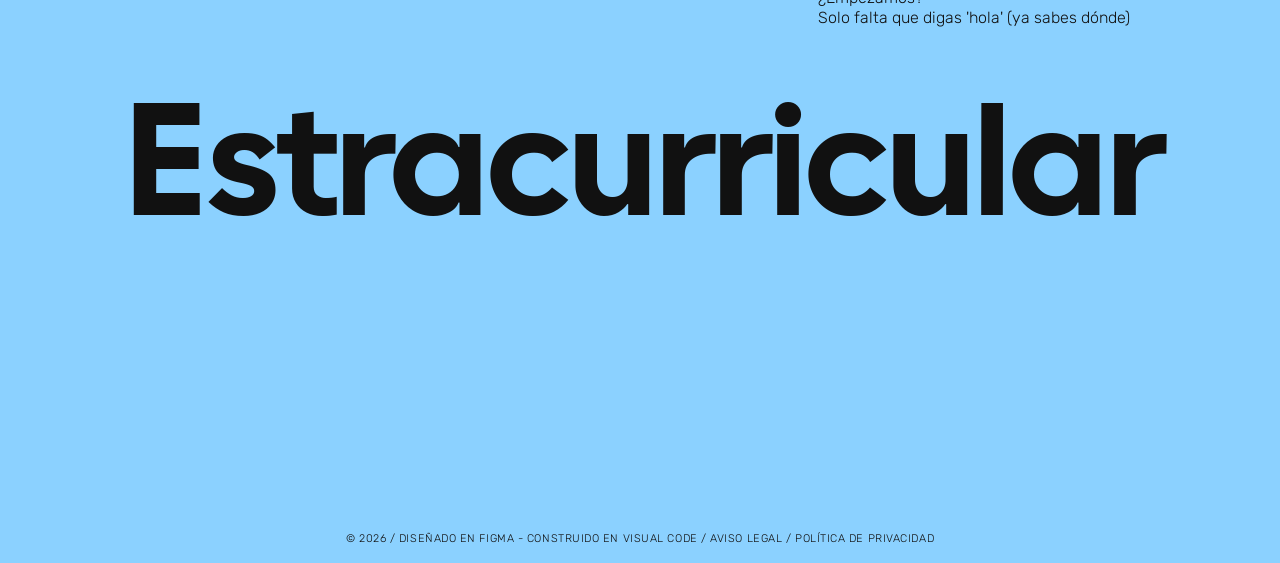
==== commit 712eea04: "fix formulario" ====
--- a/calendario2027.html
+++ b/calendario2027.html
@@ -28,7 +28,7 @@
     
                 <div class="bloqueTitulo">
                     <h1 class="text-display">Calendario bonito para 2027</h1>
-                    <h2 class="text-heading-1">Calendario divertido en A4 con mucho espacio para anotar cumpleaños, planes y todo lo que va llegando durante el año. Impreso con risografía a dos tintas por página y seis colores en total, sobre papel 150 gr ahuesado.</h2>
+                    <h2 class="text-heading-1">Calendario divertido en A4 con mucho espacio para anotar cumpleaños, planes y todo lo que va llegando durante el año. Impreso con risografía a dos tintas por página y ocho colores en total, sobre papel 150 gr ahuesado.</h2>
                 </div >
        
         <section class="bloque">
@@ -62,42 +62,39 @@
                 <p class="text-heading-3" style="color: black;">VER INFO</p>
                 </button>
 
-                <div class="bloqueTexto" id="infoPanel" style="height: 100vh; overflow-x: auto; padding-bottom: 40px;">
+                <div class="bloqueTexto" id="infoPanel" style="height: 100vh; overflow-x: auto; padding-bottom: 104px;">
                     
                         
                         <div class="precio">
                             <p class="text-heading-3">Consiguelo por</p>
                             <p class="text-heading-1">19 €</p>
                         </div>
-                            <p class="text-body">Es un proyecto pequeño y de última hora, así que, si os interesa, rellenad este formulario (o escribidme por privado). Imprimiré el calendario a principios de diciembre, según cuánta gente se apunte. En los próximos días os escribiré para confirmar el pedido y organizar el pago y el envío.
+                            <p class="text-body" style="padding-inline: 16px;">Es un proyecto pequeño y de última hora, así que, si os interesa, rellenad este formulario (o escribidme por privado). Imprimiré el calendario a principios de diciembre, según cuánta gente se apunte. En los próximos días os escribiré para confirmar el pedido y organizar el pago y el envío.</p>
+                    
+                    <div class="linea" style="margin-block: 32px"></div>
 
-                            <br><br>*Las imágenes son orientativas porque el calendario aun no se ha enviado a imprimir, el resultado final de la risografía puede variar. Es posible que retoque algunos diseños para dejarlos lo mejor posible :)
-                           
-                            </p>
-                    
-                    
+                        <form id="reserva" action="https://formsubmit.co/4d8800e7512d9c7889bf5c413d35f6f7" method="POST" class="formulario" style="padding-inline: 16px;">
+                        <label for="nombre" class="text-label ">Nombre</label>
+                        <input id="nombre" name="nombre" type="text" required />
+
+                        <label for="correo" class="text-label ">Correo electrónico</label>
+                        <input id="correo" name="correo" type="email" required />
+
+                        <label for="pais" class="text-label">Envio</label>
+                        <select id="pais" name="Recogida">
+                            <option value="Valencia" class="text-body">Recoger en Valencia</option>
+                            <option value="Murcia" class="text-body">Recoger en Murcia</option>
+                            <option value="Correos" class="text-body">Envio por Correos (Precio por ver)</option>
+                        </select>
+
+                        <input type="hidden" name="_captcha" value="false">
+                        <input type="hidden" name="_next" value="https://estracurricular.es/gracias.html">
+                        <button type="submit">Enviar</button>
+                        </form>
 
                     <div class="linea" style="margin-block: 32px"></div>
-
-
-                    <form id="reserva" action="https://formsubmit.co/4d8800e7512d9c7889bf5c413d35f6f7" method="POST" class="formulario">
-                    <label for="nombre" class="text-label ">Nombre</label>
-                    <input id="nombre" name="nombre" type="text" required />
-
-                    <label for="correo" class="text-label ">Correo electrónico</label>
-                    <input id="correo" name="correo" type="email" required />
-
-                    <label for="pais" class="text-label">Envio</label>
-                    <select id="pais" name="Recogida">
-                        <option value="Valencia" class="text-body">Recoger en Valencia</option>
-                        <option value="Murcia" class="text-body">Recoger en Murcia</option>
-                        <option value="Correos" class="text-body">Envio por Correos (Precio por ver)</option>
-                    </select>
-
-                      <input type="hidden" name="_captcha" value="false">
-                      <input type="hidden" name="_next" value="https://estracurricular.es/gracias.html">
-                    <button type="submit">Enviar</button>
-                    </form>
+    
+                    <p class="text-body-sm">*Las imágenes son orientativas porque el calendario aun no se ha enviado a imprimir, el resultado final de la risografía puede variar. Es posible que retoque algunos diseños para dejarlos lo mejor posible :) </p>
 
 <script>
 document.getElementById('reserva').addEventListener('submit', (e) => {
--- a/css/style.css
+++ b/css/style.css
@@ -687,7 +687,7 @@
   }
   & .boton {display: flex; gap: 8px}
   & button { 
-    margin-top: 16px;
+    margin-top: 24px;
     font-weight: 200 !important; 
     font-size: 1rem;
     background-color: var(--azulClaro);
@@ -790,7 +790,7 @@
         overflow-y: auto;
         transform: translateY(20px);
         padding-block: 40px;
-        padding-inline:8px;
+        padding-inline:16px;
 
         & #project-year {text-align: left;}
         .accordion-header {margin-top: 4px;}
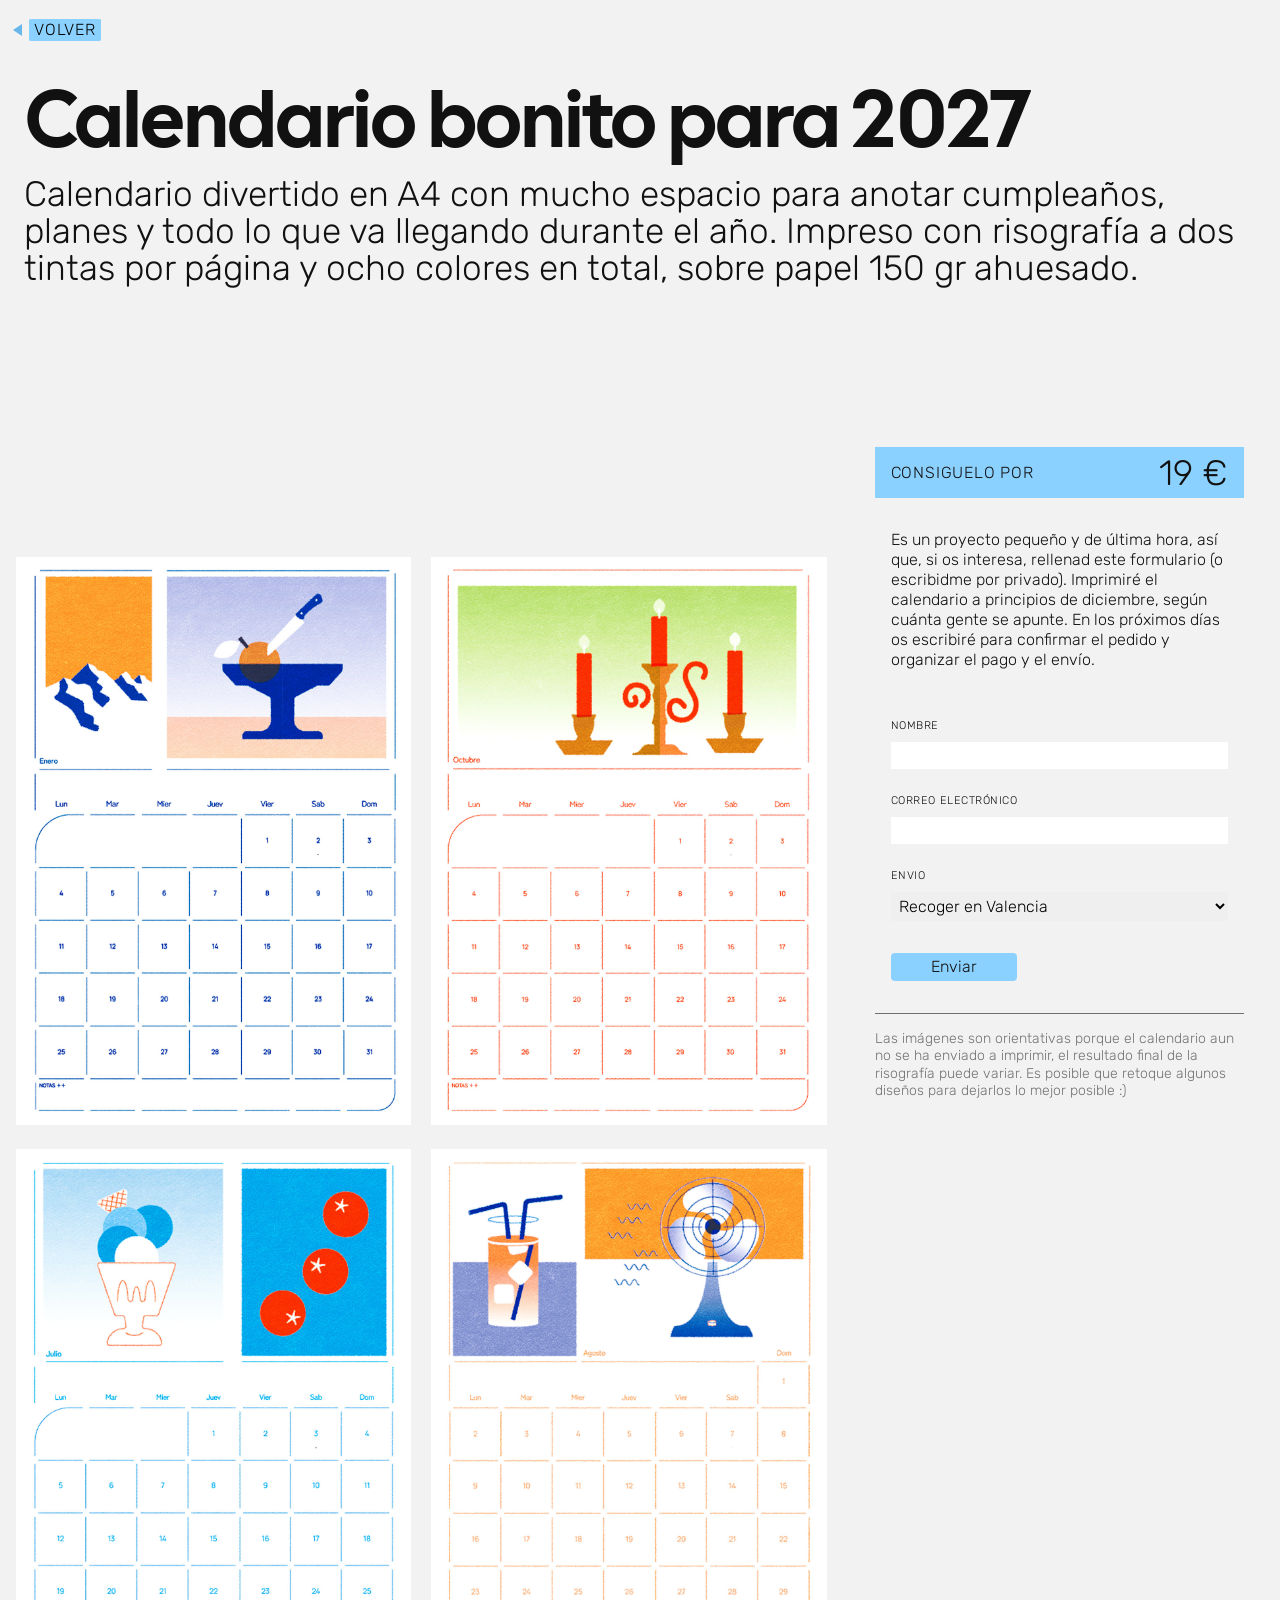
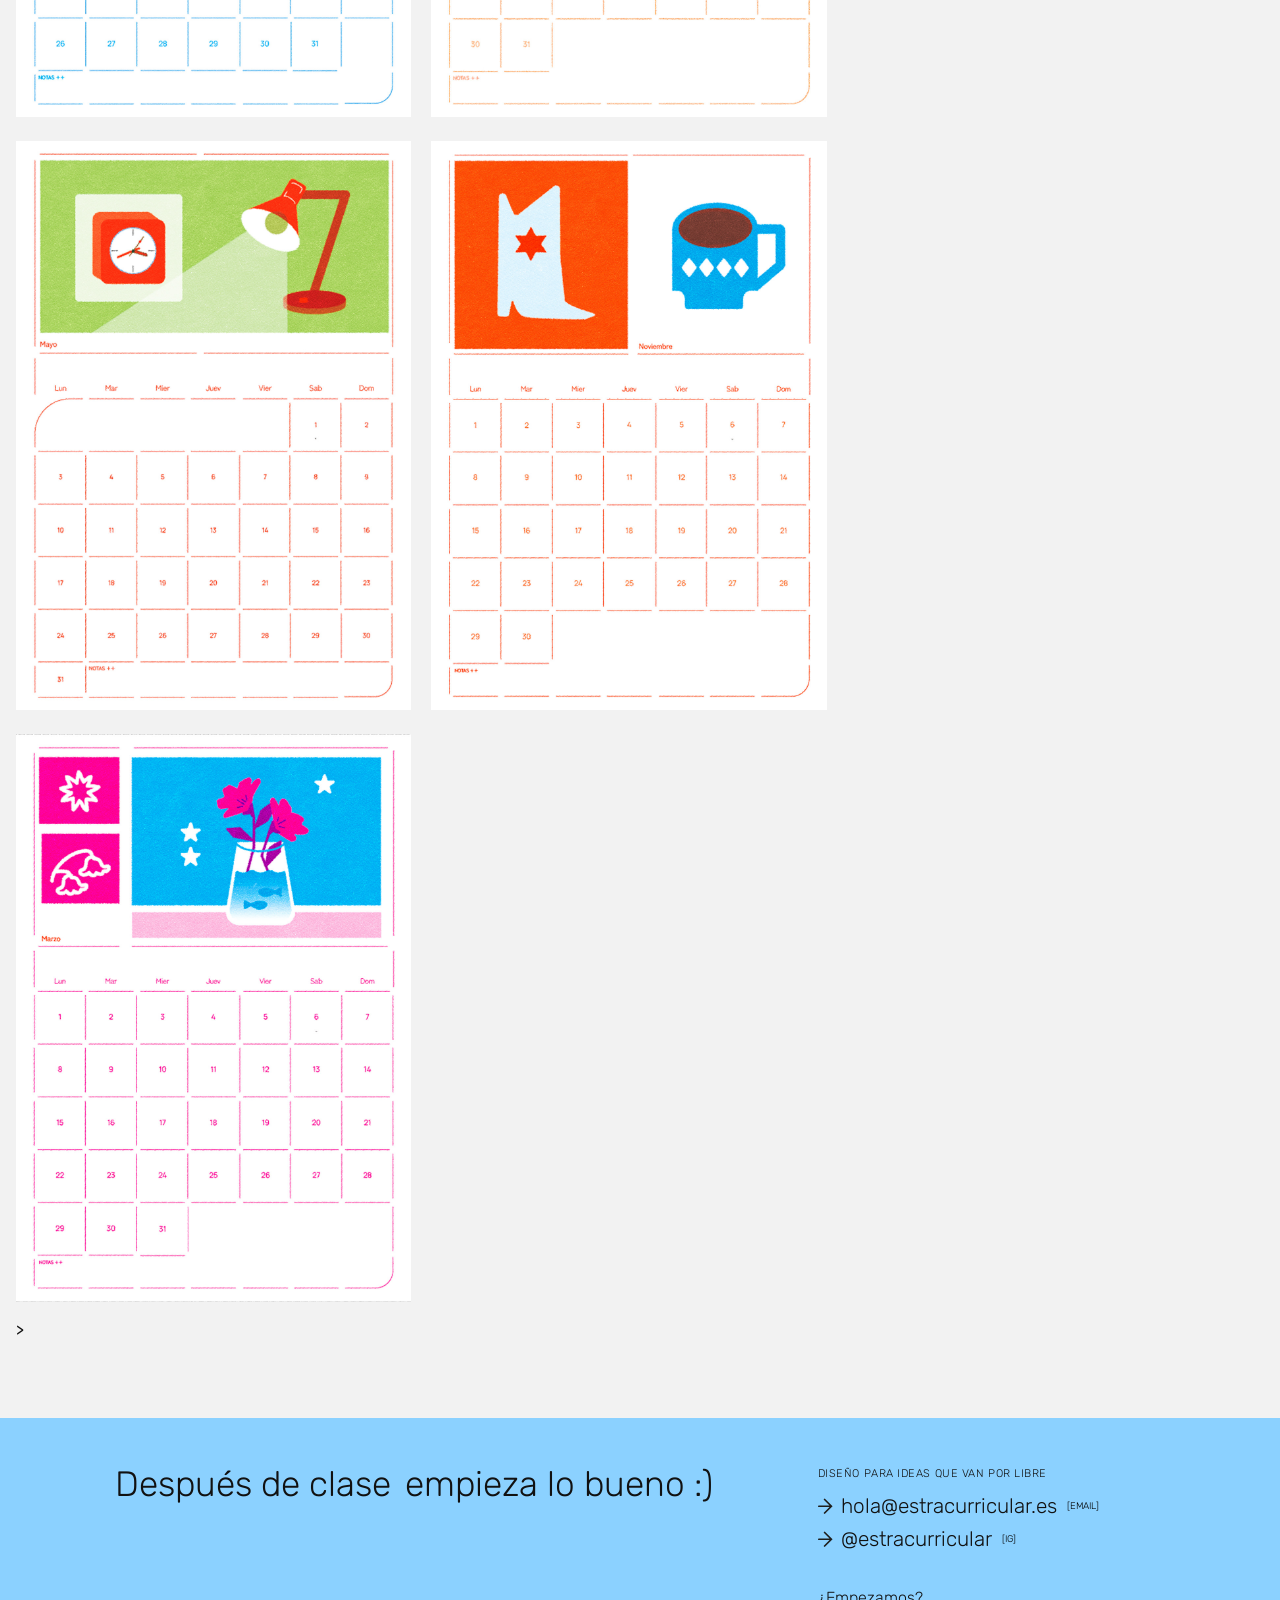
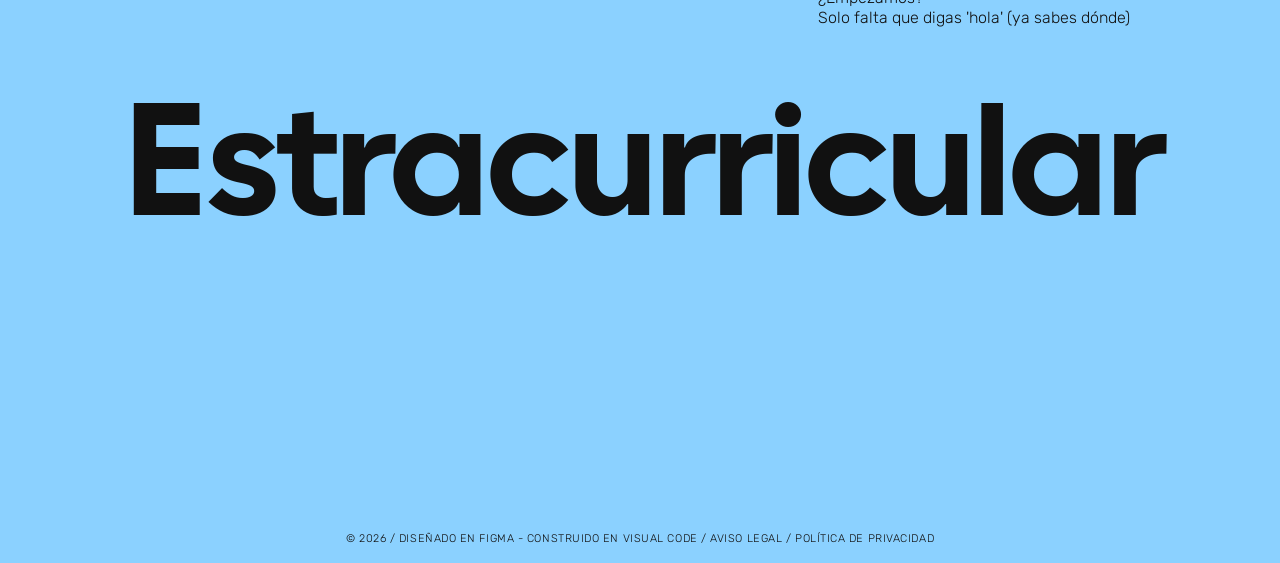
==== commit 991547ee: "mas cambios" ====
--- a/calendario2027.html
+++ b/calendario2027.html
@@ -71,9 +71,8 @@
                         </div>
                             <p class="text-body" style="padding-inline: 16px;">Es un proyecto pequeño y de última hora, así que, si os interesa, rellenad este formulario (o escribidme por privado). Imprimiré el calendario a principios de diciembre, según cuánta gente se apunte. En los próximos días os escribiré para confirmar el pedido y organizar el pago y el envío.</p>
                     
-                    <div class="linea" style="margin-block: 32px"></div>
 
-                        <form id="reserva" action="https://formsubmit.co/4d8800e7512d9c7889bf5c413d35f6f7" method="POST" class="formulario" style="padding-inline: 16px;">
+                        <form id="reserva" action="https://formsubmit.co/4d8800e7512d9c7889bf5c413d35f6f7" method="POST" class="formulario" >
                         <label for="nombre" class="text-label ">Nombre</label>
                         <input id="nombre" name="nombre" type="text" required />
 
@@ -92,9 +91,9 @@
                         <button type="submit">Enviar</button>
                         </form>
 
-                    <div class="linea" style="margin-block: 32px"></div>
+                    <div class="linea" style="margin-block: 32px 16px"></div>
     
-                    <p class="text-body-sm">*Las imágenes son orientativas porque el calendario aun no se ha enviado a imprimir, el resultado final de la risografía puede variar. Es posible que retoque algunos diseños para dejarlos lo mejor posible :) </p>
+                    <p class="text-body-sm">Las imágenes son orientativas porque el calendario aun no se ha enviado a imprimir, el resultado final de la risografía puede variar. Es posible que retoque algunos diseños para dejarlos lo mejor posible :) </p>
 
 <script>
 document.getElementById('reserva').addEventListener('submit', (e) => {
--- a/css/style.css
+++ b/css/style.css
@@ -676,6 +676,8 @@
   display: flex;
   flex-direction: column;
   gap: 8px;
+  padding-top: 32px;
+  padding-inline: 16px;
 
   & label{margin-top: 16px}
   & input, select {
@@ -763,7 +765,7 @@
     }
     .projectPage-info {
       top: unset;
-      bottom: 8px;
+      bottom: 24px;
       flex-direction: column-reverse;
       width: 100%;
       align-items: end;
@@ -777,6 +779,7 @@
         padding: 0;
         justify-content: center;
         border-radius:5px;
+        border: #58707b 1.5px solid;
         margin: auto;
         & p {writing-mode: horizontal-tb}
       }
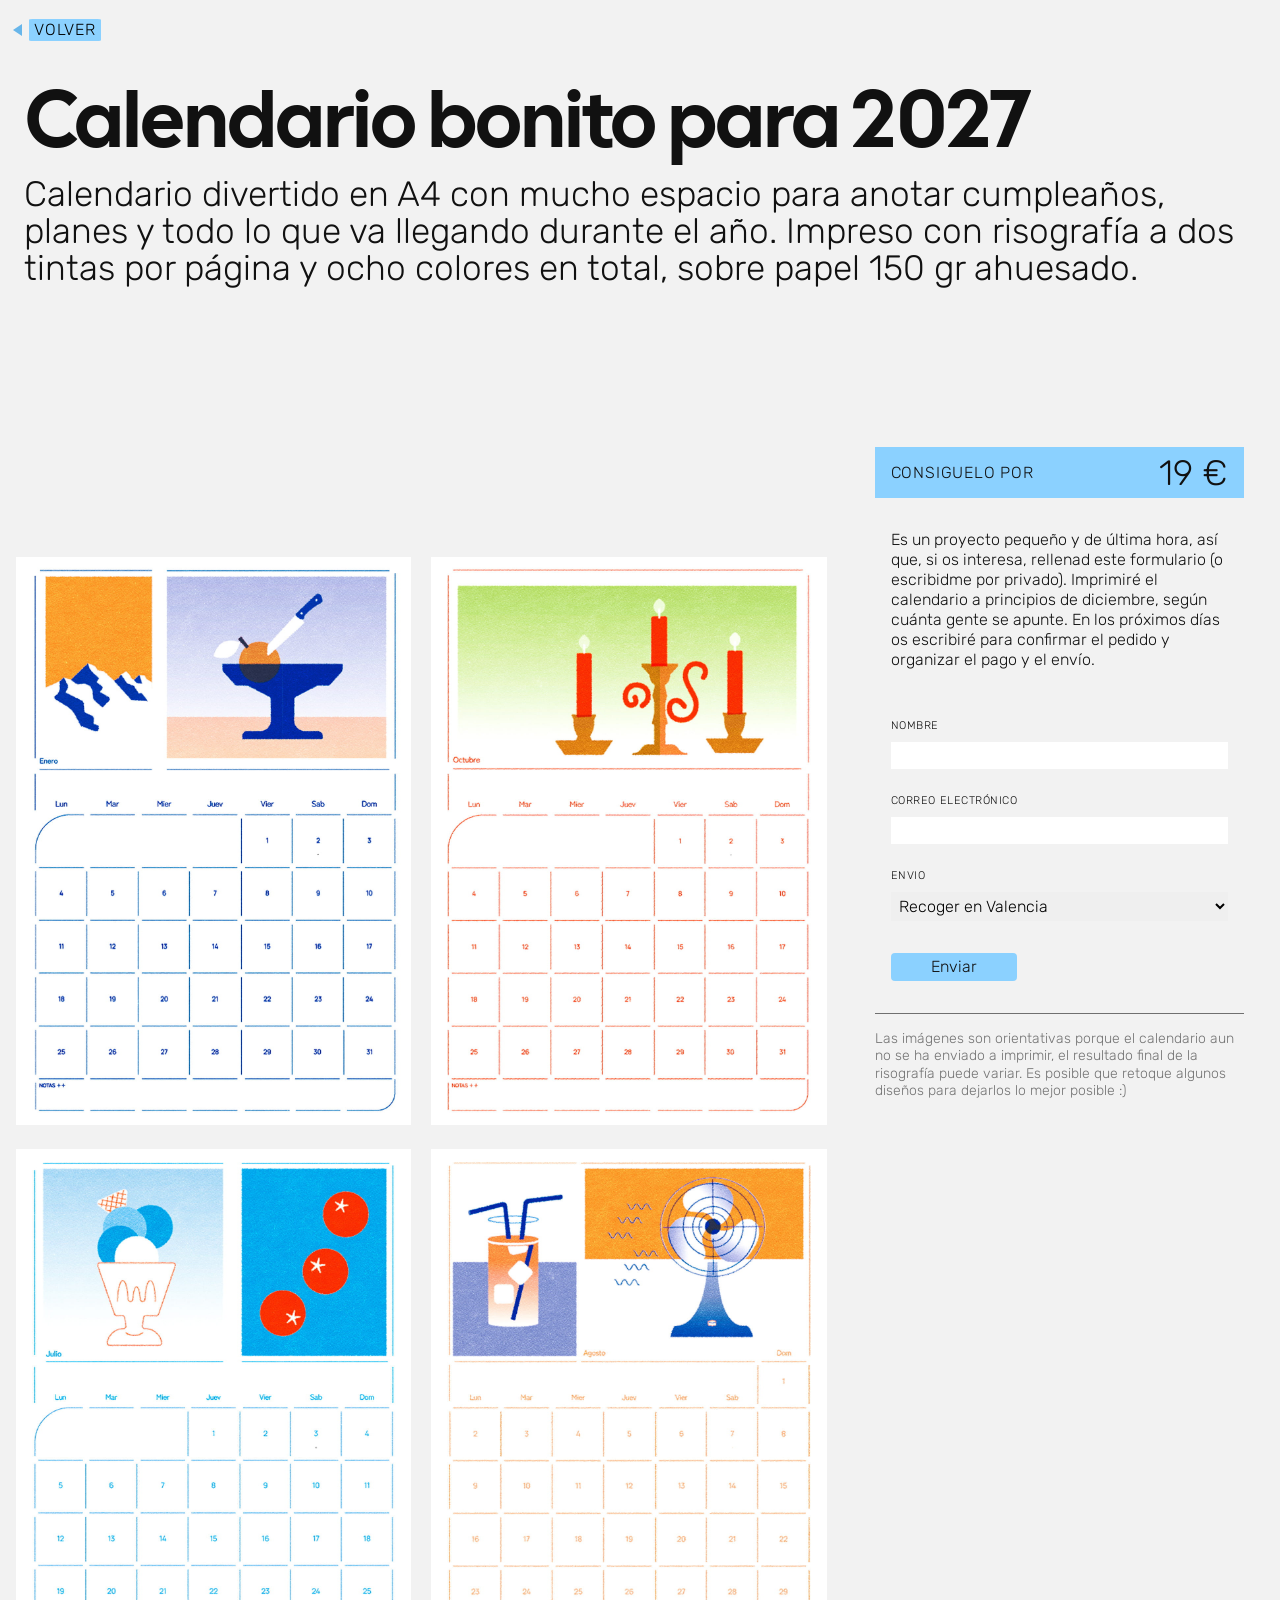
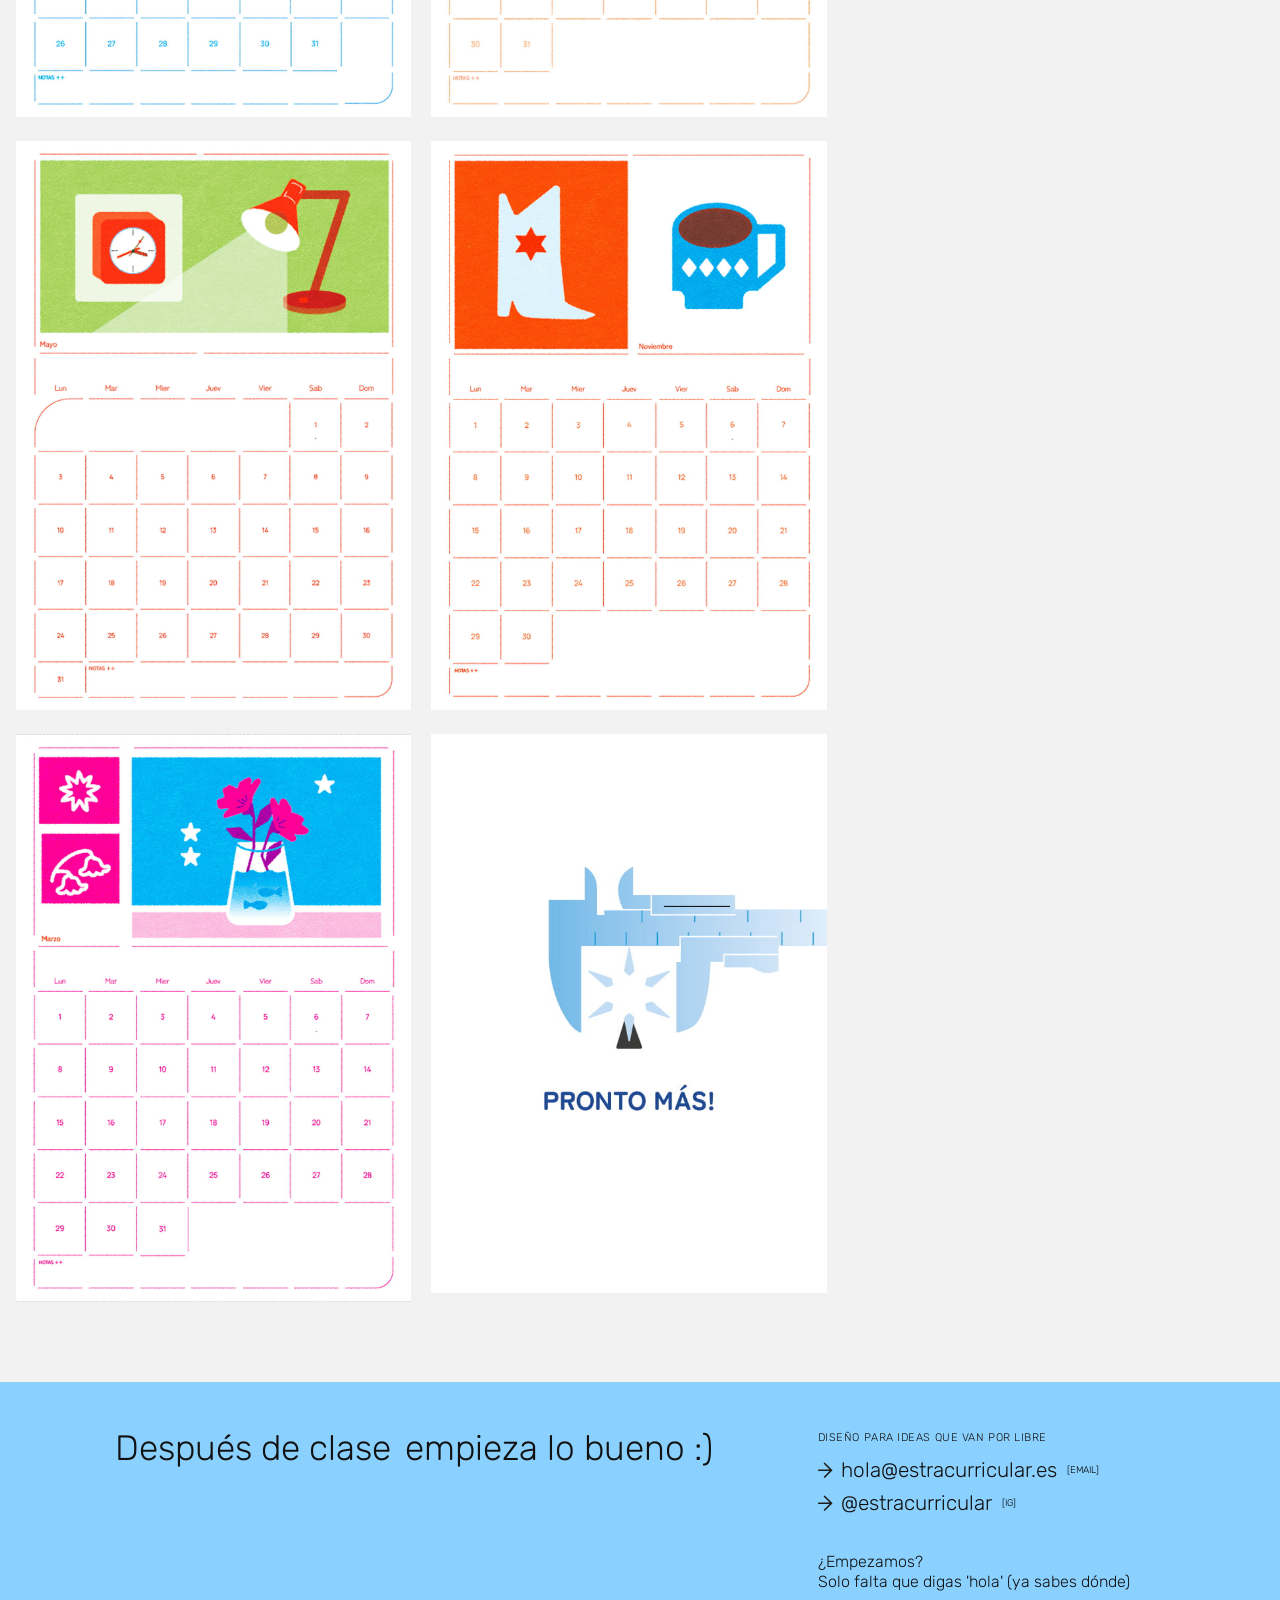
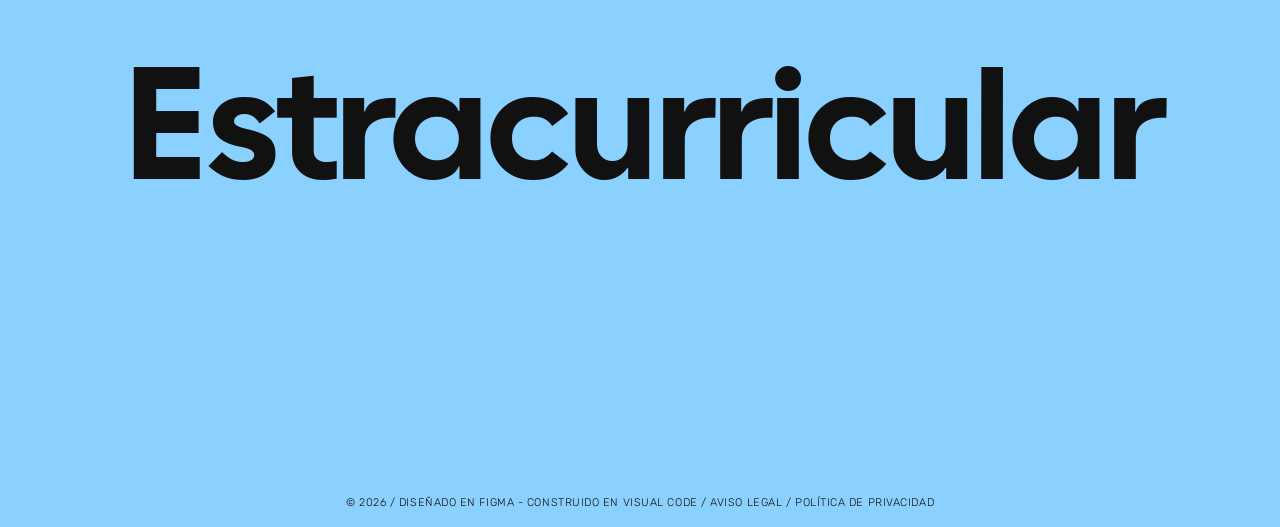
==== commit f4c0dd9e: "reducir tamaño de imagenes" ====
--- a/calendario2027.html
+++ b/calendario2027.html
@@ -20,8 +20,8 @@
 </head>
 
 <body>
-<aside class="botonback">
-    <button onclick="history.back()"><span class="arrow"></span> <p class="text-heading-3">Volver</p></button>
+<aside class="botonback" id="botonback">
+    <button onclick="history.back()" ><span class="arrow"></span> <p class="text-heading-3">Volver</p></button>
 </aside>
     <main>
     <div class="projectPage">
@@ -35,20 +35,21 @@
 
             <div class="bloquePhotos">
                 <div class="images-row">
-                <img src="./assets/img/calendario/Enero.jpg" alt="Imagen del calendario" />
-                <img src="./assets/img/calendario/Octubre.jpg" alt="Imagen del calendario" />
+                <img src="./assets/img/calendario/Enero.jpg" alt="Imagen del calendario, es una montaña nevada y una naranja. Colores azul oscuro y naranja fosforito" />
+                <img src="./assets/img/calendario/Octubre.jpg" alt="Imagen del calendario de Octubre" />
                 </div>
                 <div class="images-row">
-                <img src="./assets/img/calendario/Julio.jpg" alt="Imagen del calendario" />
-                <img src="./assets/img/calendario/Agosto.jpg" alt="Imagen del calendario" />
+                <img src="./assets/img/calendario/Julio.jpg" alt="Imagen del calendario de Julio, es un helado con muchas bolas y tres tomates cherrys. Colores rojo y azul" />
+                <img src="./assets/img/calendario/Agosto.jpg" alt="Imagen del calendario de Agosto, es un refresco y un ventilador. Colores azul oscuro y naranja fosforito " />
                 </div>
                 <div class="images-row">
-                <img src="./assets/img/calendario/Mayo.jpg" alt="Imagen del calendario" />
-                <img src="./assets/img/calendario/Noviembre.jpg" alt="Imagen del calendario" />
+                <img src="./assets/img/calendario/Mayo.jpg" alt="Imagen del calendario de Mayo" />
+                <img src="./assets/img/calendario/Noviembre.jpg" alt="Imagen del calendario de Noviembre" />
                 </div>
                 <div class="images-row">
-                <img src="./assets/img/calendario/Marzo.jpg" alt="Imagen del calendario" />
-                <div></div>>
+                <img src="./assets/img/calendario/Marzo.jpg" alt="Imagen del calendario de Marzo" />
+                <img src="./assets/img/calendario/prontomas.jpg" alt="Mas imagenes proximamente" />
+
                 </div>
             
             
--- a/css/style.css
+++ b/css/style.css
@@ -80,7 +80,9 @@
     border-bottom: 1px solid #2121219e ;
   }
 
-  .fila{ display: flex; flex-direction: row; gap: 8px;}
+.fila{ display: flex; flex-direction: row; gap: 8px;}
+
+.hidden {display: none;}
 
 
 /* 1. Header
@@ -807,7 +809,7 @@
     text-overflow: ellipsis;
   }
   }
-
+ .precio{margin-top:0}
 }
 
 
